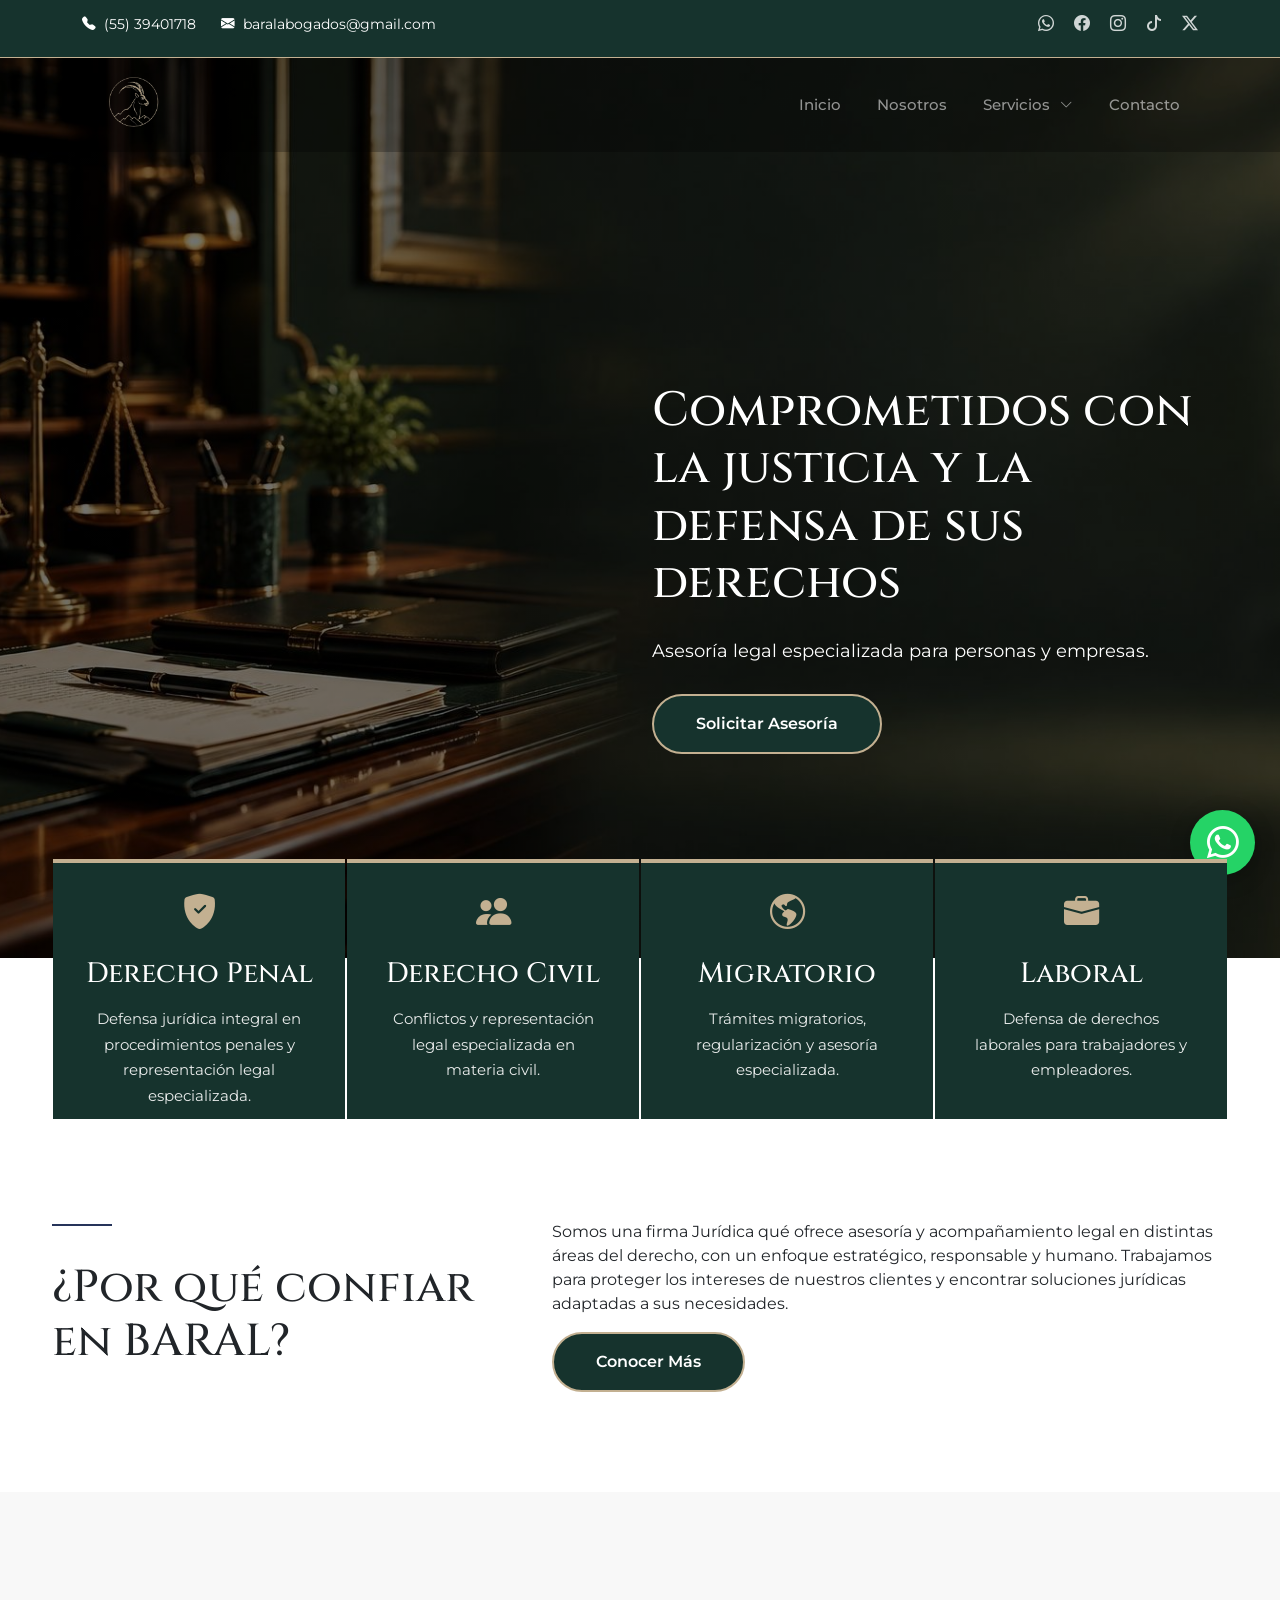
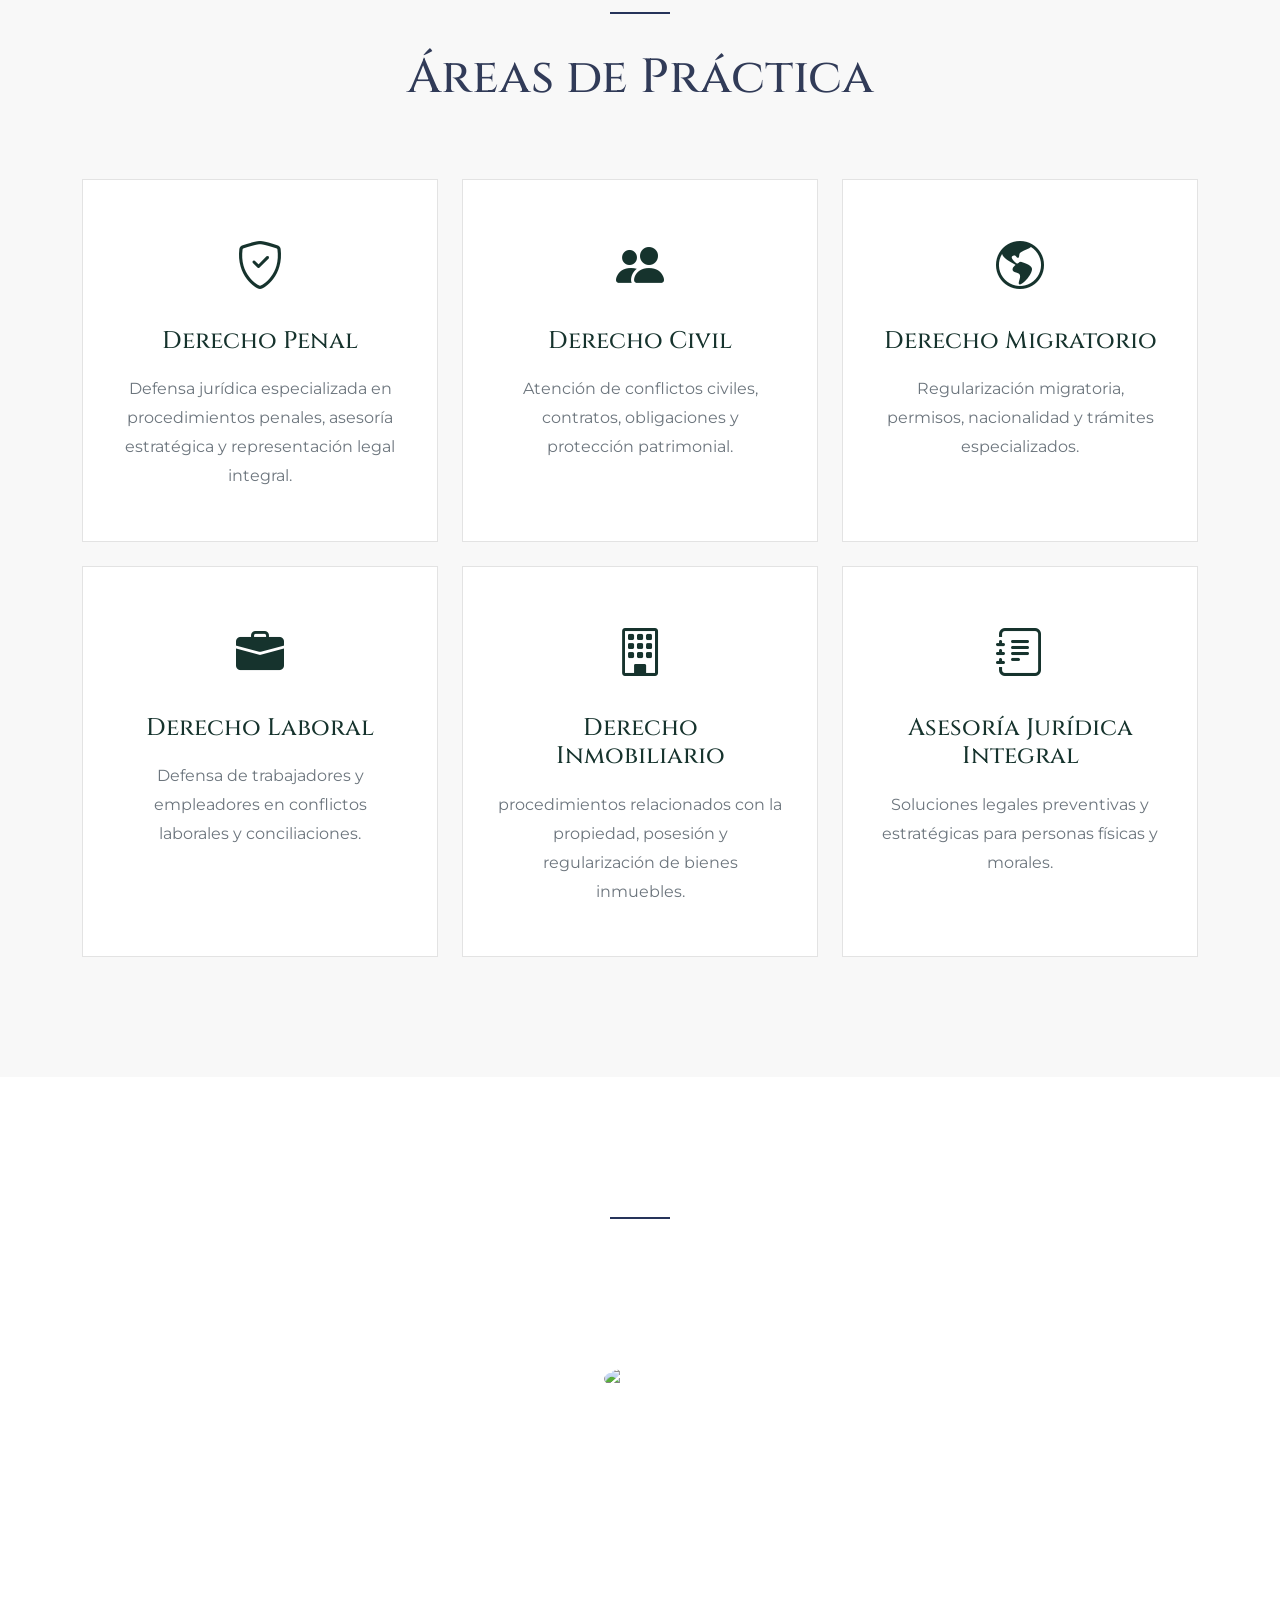
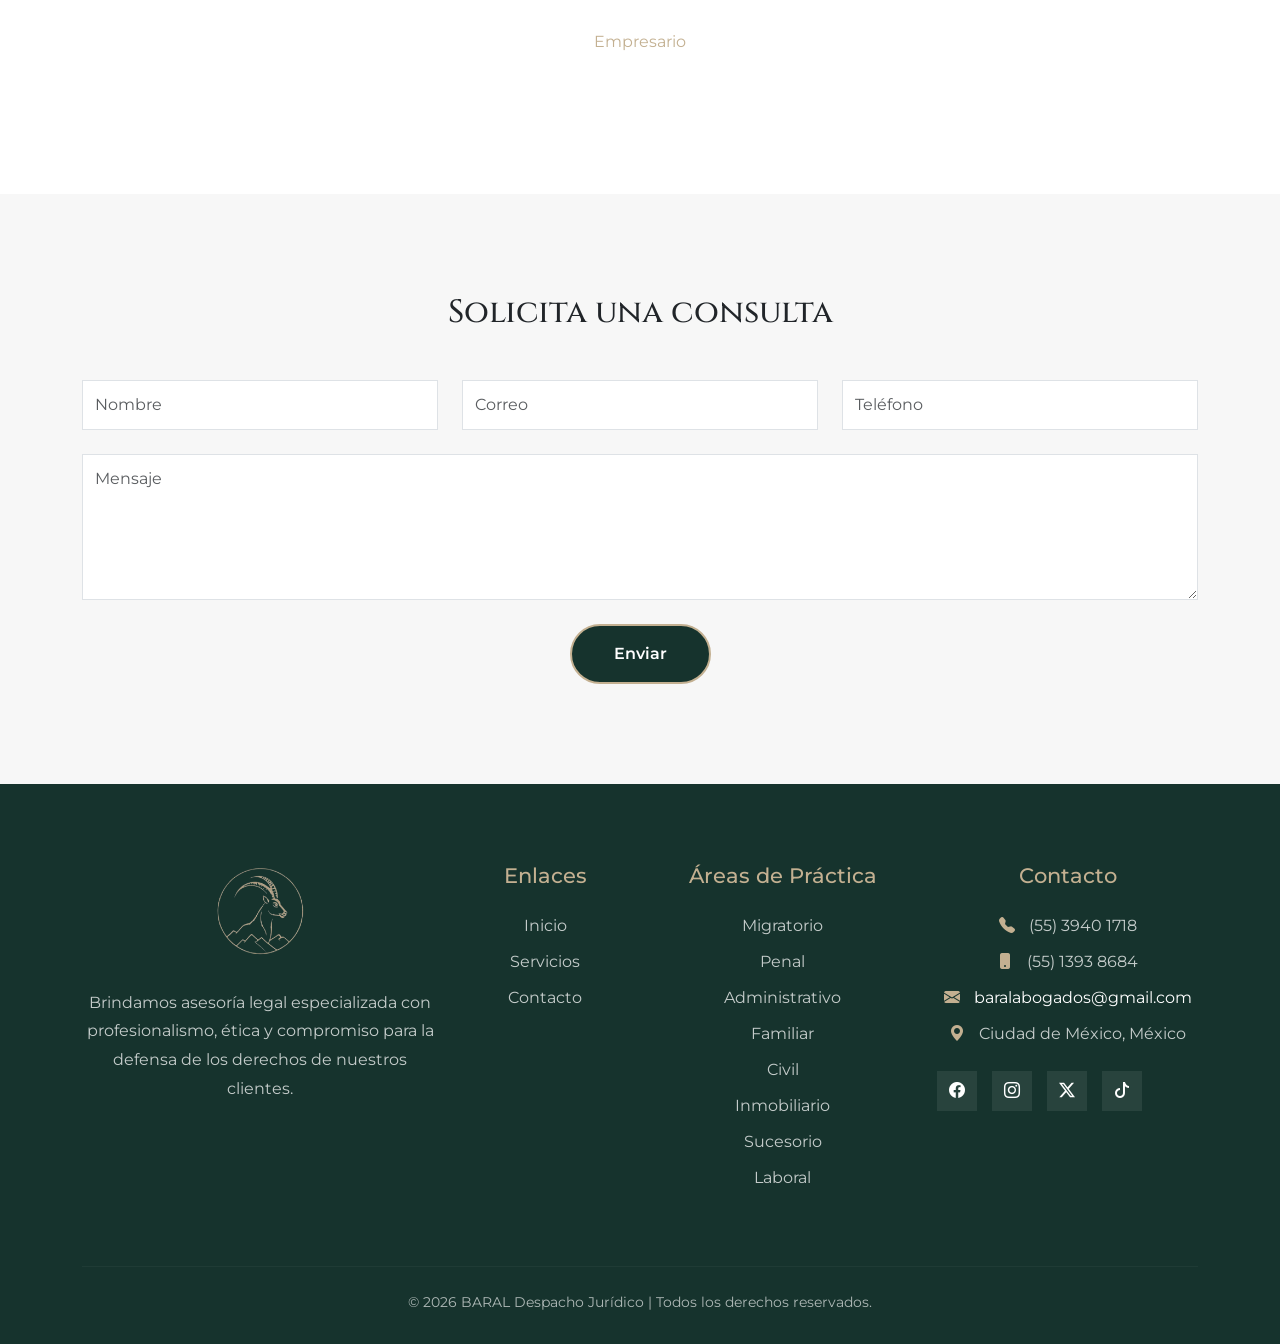
==== index.html @ 99ee4c1d "Add files via upload" ====
<!DOCTYPE html>

<html lang="es">

<head>

<meta charset="UTF-8">
<meta name="viewport" content="width=device-width, initial-scale=1.0">

<title>BARAL Despacho Jurídico.</title>

<link href="https://cdn.jsdelivr.net/npm/bootstrap@5.3.3/dist/css/bootstrap.min.css" rel="stylesheet">

<link rel="preconnect" href="https://fonts.googleapis.com">
<link rel="preconnect" href="https://fonts.gstatic.com" crossorigin>
<link href="https://fonts.googleapis.com/css2?family=Cinzel:wght@400;500;600;700&family=Montserrat:wght@300;400;500;600&display=swap" rel="stylesheet">
<link href="https://cdn.jsdelivr.net/npm/bootstrap-icons@1.11.3/font/bootstrap-icons.min.css" rel="stylesheet">

<link rel="stylesheet" href="css/styles.css">

</head>

<body>

<div class="topbar">

    <div class="container">

        <div class="topbar-content">

            <div class="topbar-left">

                <span>
                    <i class="bi bi-telephone-fill"></i>
                    (55) 39401718
                </span>

                <span>
                    <i class="bi bi-envelope-fill"></i>
                    <a href="mailto:baralabogados@gmail.com" class="topbar-email">
                    baralabogados@gmail.com
                    </a>
                </span>

                
            </div>

            <div class="topbar-right">

                <a href="https://wa.me/525610105592" target="_blank">
                    <i class="bi bi-whatsapp"></i>
                </a>

                <a href="https://www.facebook.com/baralabogados" target="_blank" rel="noopener noreferrer">
                    <i class="bi bi-facebook"></i>
                </a>

                <a href="https://www.instagram.com/baralabogados/" target="_blank" rel="noopener noreferrer">
                    <i class="bi bi-instagram"></i>
                </a>

                <a href="https://www.tiktok.com/@baral.abogados" target="_blank" rel="noopener noreferrer">
                    <i class="bi bi-tiktok"></i>

                 </a>

                <a href="#">
                    <i class="bi bi-twitter-x"></i>
                </a>

            </div>

        </div>

    </div>

</div>


<nav class="navbar navbar-expand-lg navbar-dark fixed-top">

<div class="container">

<a class="navbar-brand" href="#">
<img src="img/logosf.png" alt="BARAL" class="logo-nav">
</a>

<button class="navbar-toggler" type="button"
data-bs-toggle="collapse"
data-bs-target="#menu">

<span class="navbar-toggler-icon"></span>

</button>

<div class="collapse navbar-collapse" id="menu">

<ul class="navbar-nav ms-auto">

<li class="nav-item">
<a class="nav-link" href="index.html">Inicio</a>
</li>

<li class="nav-item">
<a class="nav-link" href="nosotros.html">Nosotros</a>
</li>

<li class="nav-item dropdown">

    <a class="nav-link dropdown-toggle"
       href="#"
       role="button"
       data-bs-toggle="dropdown"
       aria-expanded="false">

        Servicios
        <i class="bi bi-chevron-down menu-arrow"></i>

    </a>

    <ul class="dropdown-menu">
        <li><a class="dropdown-item" href="migratorio.html">Derecho Migratorio</a></li>
        <li><a class="dropdown-item" href="penal.html">Derecho Penal</a></li>
        <li><a class="dropdown-item" href="administrativo.html">Derecho Administrativo</a></li>
         <li><a class="dropdown-item" href="familiar.html">Derecho Familiar</a></li>
        <li><a class="dropdown-item" href="civil.html">Derecho Civil</a></li>       
        <li><a class="dropdown-item" href="inmobiliario.html">Derecho Inmobiliario</a></li>
        <li><a class="dropdown-item" href="sucesorio.html">Derecho Sucesorio</a></li>
        <li><a class="dropdown-item" href="laboral.html">Derecho Laboral</a></li>      
        <li><a class="dropdown-item" href="asesoria.html">Asesoría Jurídica Integral</a></li>

    </ul>

</li>

<li class="nav-item">
<a class="nav-link" href="#contacto">Contacto</a>
</li>

</ul>

</div>

</div>
</nav>


<section id="inicio" class="hero">

<div class="container">

<div class="row align-items-center">

<div class="col-lg-6"></div>

<div class="col-lg-6 hero-texto">

<h1>
Comprometidos con la justicia y la defensa de sus derechos
</h1>

<p>
Asesoría legal especializada para personas y empresas.
</p>

<a href="#contacto" class="btn btn-baral">
Solicitar Asesoría
</a>

</div>

</div>
</div>

</section>


<section class="servicios-flotantes" id="servicios">

<div class="container">

<div class="row gx-0">

<div class="col-md-3">
    <div class="card-servicio">

        <i class="bi bi-shield-fill-check servicio-icono"></i>

        <h3>Derecho Penal</h3>

        <p>
            Defensa jurídica integral en procedimientos penales y representación legal especializada.
        </p>

    </div>
</div>


<div class="col-md-3">
    <div class="card-servicio">

        <i class="bi bi-people-fill servicio-icono"></i>

        <h3>Derecho Civil</h3>

        <p>
            Conflictos y representación legal
            especializada en materia civil.
        </p>

    </div>
</div>

<div class="col-md-3">
    <div class="card-servicio">

        <i class="bi bi-globe-americas servicio-icono"></i>

        <h3>Migratorio</h3>

        <p>
            Trámites migratorios,
            regularización y asesoría especializada.
        </p>

    </div>
</div>

<div class="col-md-3">
    <div class="card-servicio">

        <i class="bi bi-briefcase-fill servicio-icono"></i>

        <h3>Laboral</h3>

        <p>
            Defensa de derechos laborales
            para trabajadores y empleadores.
        </p>

    </div>
</div>

</div>

</div>

</section>


<section id="nosotros" class="nosotros">

<div class="container">

<div class="row align-items-center">

<div class="col-lg-5">

<div class="section-line"></div>

<h2 class="why-title">
    ¿Por qué confiar en BARAL?
</h2>

</div>

<div class="col-lg-7">

<p>
Somos una firma Jurídica qué ofrece asesoría y acompañamiento legal en distintas áreas del derecho, con un enfoque estratégico, responsable y humano. 
Trabajamos para proteger los intereses de nuestros clientes y encontrar soluciones jurídicas adaptadas a sus necesidades.
</p>

<a href="#contacto" class="btn btn-baral">
Conocer Más
</a>

</div>

</div>

</div>

</section>

<section class="practice-area">

    <div class="container">

        <div class="section-line mx-auto"></div>

        <h2 class="text-center practice-title">
            Áreas de Práctica
        </h2>

        <div class="row mt-5 g-4">

            <div class="col-lg-4 col-md-6">
                <div class="practice-card">
                    <i class="bi bi-shield-check practice-icon"></i>

                    <h3>Derecho Penal</h3>

                    <p>
                        Defensa jurídica especializada en procedimientos penales,
                        asesoría estratégica y representación legal integral.
                    </p>
                </div>
            </div>

            <div class="col-lg-4 col-md-6">
                <div class="practice-card">
                    <i class="bi bi-people-fill practice-icon"></i>

                    <h3>Derecho Civil</h3>

                    <p>
                        Atención de conflictos civiles,
                        contratos, obligaciones y protección patrimonial.
                    </p>
                </div>
            </div>

            <div class="col-lg-4 col-md-6">
                <div class="practice-card">
                    <i class="bi bi-globe-americas practice-icon"></i>

                    <h3>Derecho Migratorio</h3>

                    <p>
                        Regularización migratoria,
                        permisos, nacionalidad y trámites especializados.
                    </p>
                </div>
            </div>

            <div class="col-lg-4 col-md-6">
                <div class="practice-card">
                    <i class="bi bi-briefcase-fill practice-icon"></i>

                    <h3>Derecho Laboral</h3>

                    <p>
                        Defensa de trabajadores y empleadores
                        en conflictos laborales y conciliaciones.
                    </p>
                </div>
            </div>

            <div class="col-lg-4 col-md-6">
                <div class="practice-card">
                    <i class="bi bi-building practice-icon"></i>

                    <h3>Derecho Inmobiliario</h3>

                    <p>
                        procedimientos relacionados con la propiedad, 
                        posesión y regularización de bienes inmuebles.
                    </p>
                </div>
            </div>

            <div class="col-lg-4 col-md-6">
                <div class="practice-card">
                    <i class="bi bi-journal-text practice-icon"></i>

                    <h3>Asesoría Jurídica Integral</h3>

                    <p>
                        Soluciones legales preventivas y estratégicas
                        para personas físicas y morales.
                    </p>
                </div>
            </div>

        </div>

    </div>

</section>

<section class="testimonios">

    <div class="overlay-testimonio">

        <div class="container text-center">

            <div class="section-line mx-auto"></div>

            <h2 class="testimonio-titulo">
                Lo que dicen nuestros clientes
            </h2>

            <div class="testimonial-content">

                <img src="https://randomuser.me/api/portraits/men/32.jpg"
                     class="testimonial-avatar"
                     alt="Cliente">

                <p class="testimonial-text">
                    BARAL nos brindó acompañamiento jurídico durante todo el proceso.
                    Siempre encontramos profesionalismo, transparencia y una atención
                    personalizada que nos permitió resolver nuestro asunto favorablemente.
                </p>

                <h4 class="testimonial-name">
                    Cliente Satisfecho
                </h4>

                <span class="testimonial-position">
                    Empresario
                </span>

            </div>

        </div>

    </div>

</section>

<section class="contacto" id="contacto">

<div class="container">

<h2 class="text-center">
Solicita una consulta
</h2>

<form class="mt-5">

<div class="row">

<div class="col-md-4">
<input type="text" class="form-control" placeholder="Nombre">
</div>

<div class="col-md-4">
<input type="email" class="form-control" placeholder="Correo">
</div>

<div class="col-md-4">
<input type="text" class="form-control" placeholder="Teléfono">
</div>

</div>

<textarea class="form-control mt-4" rows="5"
placeholder="Mensaje"></textarea>

<div class="text-center">

<button class="btn btn-baral mt-4">
Enviar
</button>

</div>

</form>

</div>

</section>



<footer class="footer">

    <div class="container">

        <div class="row">

            <!-- Columna 1 -->
            <div class="col-lg-4 col-md-6 mb-4">

                <img src="img/logosf.png" alt="BARAL" class="footer-logo">

                <p class="footer-text">
                    Brindamos asesoría legal especializada con profesionalismo,
                    ética y compromiso para la defensa de los derechos de nuestros clientes.
                </p>

            </div>

            <!-- Columna 2 -->
            <div class="col-lg-2 col-md-6 mb-4">

                <h4 class="footer-title">
                    Enlaces
                </h4>

                <ul class="footer-links">
                    <li><a href="#inicio">Inicio</a></li>                  
                    <li><a href="#servicios">Servicios</a></li>
                    <li><a href="#contacto">Contacto</a></li>
                </ul>

            </div>

            <!-- Columna 3 -->
            <div class="col-lg-3 col-md-6 mb-4">

                <h4 class="footer-title">
                    Áreas de Práctica
                </h4>

                <ul class="footer-links">
                    <li>Migratorio</li>
                    <li>Penal</li>
                    <li>Administrativo</li>
                    <li>Familiar</li>
                    <li>Civil</li>
                    <li>Inmobiliario</li>
                    <li>Sucesorio</li>
                    <li>Laboral</li>
                </ul>

            </div>

            <!-- Columna 4 -->
            <div class="col-lg-3 col-md-6 mb-4">

                <h4 class="footer-title">
                    Contacto
                </h4>

                <ul class="footer-contact">

                    <li>
                        <i class="bi bi-telephone-fill"></i>
                        (55) 3940 1718
                    </li>

                    <li>
                        <i class="bi bi-phone-fill"></i>
                        (55) 1393 8684
                    </li>

                    <li>
                        <i class="bi bi-envelope-fill"></i>
                         <a href="mailto:baralabogados@gmail.com" class="topbar-email">
                    baralabogados@gmail.com
                    </a>
                    </li>

                    <li>
                        <i class="bi bi-geo-alt-fill"></i>
                        Ciudad de México, México
                    </li>

                </ul>

                <div class="footer-social">

                    <a href="https://www.facebook.com/baralabogados" target="_blank" rel="noopener noreferrer">
                        <i class="bi bi-facebook"></i>
                    </a>

                    <a href="https://www.instagram.com/baralabogados/" target="_blank" rel="noopener noreferrer">
                        <i class="bi bi-instagram"></i>
                    </a>

   
                    <a href="#">
                        <i class="bi bi-twitter-x"></i>
                    </a>

                     <a href="https://www.tiktok.com/@baral.abogados" target="_blank" rel="noopener noreferrer">
                        <i class="bi bi-tiktok"></i>

                    </a>

                </div>

            </div>

        </div>

        <hr class="footer-divider">

        <div class="footer-bottom">

            © 2026 BARAL Despacho Jurídico | Todos los derechos reservados.

        </div>

    </div>

</footer>


<script src="https://cdn.jsdelivr.net/npm/bootstrap@5.3.3/dist/js/bootstrap.bundle.min.js"></script>

<script src="js/script.js"></script>

<div class="whatsapp-container">

    <span class="whatsapp-text">
        Contáctanos
    </span>

    <a href="https://wa.me/525610105592?text=Hola,%20me%20gustaría%20recibir%20asesoría%20jurídica."
       class="whatsapp-float"
       target="_blank">

       <i class="bi bi-whatsapp"></i>

    </a>

</div>

</body>
</html>
---- css/styles.css ----
:root{
    --verde:#16332D;
    --verde2:#102923;
    --dorado:#C3B091;
    --marfil:#F4F1EA;
    --azul:#2b4270;
    --azul-hover:#31487a;
}

/* =========================
   GENERALES
========================= */

body{
    font-family:'Montserrat',sans-serif;
    margin:0;
    padding:0;
}

h1,h2,h3{
    font-family:'Cinzel',serif;
}

/* =========================
   TOP BAR
========================= */

.topbar{
    background:#16332D;
    color:white;
    font-size:.85rem;
    padding:12px 0;
    height:58px;
    border-bottom:1px solid #C3B091;
}

.topbar-right a:hover{
    color:#C3B091;
}

.topbar-content{
    display:flex;
    justify-content:space-between;
    align-items:center;
}

.topbar-left{
    display:flex;
    align-items:center;
    gap:25px;
}

.topbar-left span{
    display:flex;
    align-items:center;
    gap:8px;
}

.topbar-right{
    display:flex;
    align-items:center;
    gap:20px;
}

.topbar-right a{
    color:rgba(255,255,255,.8);
    text-decoration:none;
    transition:.3s;
    font-size:1rem;
}

.topbar-right a:hover{
    color:var(--dorado);
}

/* =========================
   NAVBAR
========================= */

.navbar{
    background:rgba(0,0,0,.25);

    transition:.35s;

    padding-top:12px;
    padding-bottom:12px;

    top:50px;
    transition:all .35s ease;
}

.logo-nav{
    height:60px;
    transition:.3s;
}

.navbar{
    
    margin-top:0px;
  
}

.navbar-scroll{
    background:#102923 !important;
    box-shadow:0 3px 15px rgba(0,0,0,.20);
}

.nav-link{
    position:relative;
    padding-left:18px !important;
    padding-right:18px !important;
    font-size:1rem;
}

.nav-link:hover{
    color:var(--dorado) !important;
}

.nav-link::after{
    content:'';
    position:absolute;
    left:18px;
    right:18px;
    bottom:-6px;
    height:2px;
    background:var(--dorado);
    transform:scaleX(0);
    transition:.3s;
}

.nav-link:hover::after{
    transform:scaleX(1);
}

/* =========================
   HERO
========================= */

.hero{
    min-height:100vh;

    background:
    linear-gradient(
        rgba(0,0,0,.55),
        rgba(0,0,0,.55)
    ),
    url('../img/hero.jpg');

    background-size:cover;
    background-position:center center;
    background-repeat:no-repeat;

    display:flex;
    align-items:center;
    padding-top:120px;
}

.hero-texto{
    color:white;
}

.hero-texto h1{
    font-size:3rem;
    line-height:1.2;
    margin-bottom:25px;
}

.hero-texto p{
    font-size:1.15rem;
    margin-bottom:30px;
}

.btn-baral{

    background:#16332D;

    color:white;

    border:2px solid #C3B091;

    padding:16px 42px;

    border-radius:999px;

    font-weight:600;

    transition:.3s;
}

.btn-baral:hover{

    background:#C3B091;

    color:#16332D;
}

.btn-baral:hover{

    background:#102923;

    color:white;
}

.btn-baral:hover{
    background:white;
    color:#102923;
}

/* =========================
   SERVICIOS
========================= */

.servicios-flotantes{
    position:relative;
    z-index:20;
    margin-top:-100px;
}

.servicios-flotantes .container{
    max-width:1200px;
}

.col-md-3{
    padding:1px;
}

.card-servicio{

    background:#16332D;

    border-top:4px solid #C3B091;

    color:white;

    height:260px;

    padding:35px 20px;

    display:flex;

    flex-direction:column;

    justify-content:center;

    text-align:center;

    transition:.3s ease;
}

.card-servicio:hover{

    background:#102923;

    transform:translateY(-5px);
}

.card-servicio:hover{
    background:var(--azul-hover);
    transform:translateY(-5px);
}

.servicio-icono{

    font-size:2.2rem;

    margin-bottom:18px;

    color:#C3B091;
}


.card-servicio h3{

    color:white;

    margin-bottom:15px;
}

.card-servicio p{
    max-width:220px;
    min-height:90px;
    margin:0 auto;

    font-size:.95rem;
    line-height:1.7;

    color:rgba(255,255,255,.9);
}

/* =========================
   NOSOTROS
========================= */

.nosotros{
    padding:100px 0;
    background:#ffffff;
}

.nosotros h2{
    font-size:2.8rem;
    margin-bottom:20px;
}

.nosotros .container{

max-width:1200px;

}
/* =========================
   CONTACTO
========================= */

.contacto{
    padding:100px 0;
    background:#f7f7f7;
}

.contacto .form-control{
    border-radius:0;
    padding:12px;
}

/* =========================
   FOOTER
========================= */

.footer{
    background:#1f2d4f;
    color:white;
    text-align:center;
    padding:60px 0;
}

.logo-footer{
    max-width:220px;
    margin-bottom:25px;
}

.section-line{
    width:60px;
    height:2px;
    background:#26345A;
    margin-bottom:35px;
}

/* =========================
   RESPONSIVE
========================= */

@media(max-width:991px){

    .topbar-content{
        flex-direction:column;
        gap:12px;
    }

    .topbar-left{
        flex-wrap:wrap;
        justify-content:center;
    }

    .topbar-right{
        justify-content:center;
    }

    .logo-nav{
        height:65px;
    }

    .hero-texto{
        text-align:center;
        padding-top:120px;
    }

    .hero-texto h1{
        font-size:2.1rem;
    }

    .servicios-flotantes{
        margin-top:0;
    }

}

@media(max-width:768px){

    .topbar-left{
        flex-direction:column;
        gap:8px;
    }

    .hero-texto h1{
        font-size:2.1rem;
    }

    .card-servicio{
        height:auto;
        min-height:240px;
    }

}

/* =========================
   PRACTICE AREA
========================= */

.practice-area{
    padding:120px 0;
    background:#f8f8f8;
}

.practice-title{
    font-size:3rem;
    color:#313b58;
    margin-bottom:30px;
}

.practice-card{
    background:#ffffff;
    border:1px solid #e3e3e3;

    padding:50px 35px;

    text-align:center;

    height:100%;

    transition:.35s;
}

.practice-card:hover{
    transform:translateY(-8px);

    border-color:#C3B091;

    box-shadow:0 15px 30px rgba(0,0,0,.08);
}

.practice-icon{
    font-size:3rem;

    color:#16332D;

    margin-bottom:25px;

    display:block;
}

.practice-card h3{
    font-size:1.5rem;

    margin-bottom:20px;

    color:#16332D;
}

.practice-card p{
    color:#6c757d;

    line-height:1.8;

    margin:0;
}

/* =========================
   TESTIMONIOS
========================= */

.testimonios{

    background:
    linear-gradient(
        rgba(0,0,0,.70),
        rgba(0,0,0,.70)
    ),
    url('../img/hero2.jpg');

    background-size:cover;
    background-position:center;

    background-attachment:fixed;

    color:white;
}

.overlay-testimonio{
    padding:140px 0;
}

.testimonio-titulo{
    font-size:3rem;
    margin-bottom:50px;
}

.testimonial-content{
    max-width:850px;
    margin:auto;
}

.testimonial-avatar{
    width:120px;
    height:120px;

    border-radius:50%;

    object-fit:cover;

    border:5px solid rgba(255,255,255,.2);

    margin-bottom:35px;
}

.testimonial-text{
    font-size:1.2rem;
    line-height:2;

    color:rgba(255,255,255,.85);

    margin-bottom:35px;
}

.testimonial-name{
    font-size:2rem;
    margin-bottom:10px;
}

.testimonial-position{
    color:var(--dorado);
    font-size:1rem;
}

/* =========================
   FOOTER NUEVO
========================= */

.footer{
    background:#16332D;
    color:white;
    padding:80px 0 30px;
}

.footer-logo{
    max-width:180px;
    margin-bottom:20px;
}

.footer-text{
    line-height:1.8;
    color:rgba(255,255,255,.75);
}

.footer-title{
    margin-bottom:25px;
    color:#C3B091;
    font-size:1.3rem;
}

.footer-links,
.footer-contact{
    list-style:none;
    padding:0;
    margin:0;
}

.footer-links li,
.footer-contact li{
    margin-bottom:12px;
    color:rgba(255,255,255,.75);
}

.footer-links a{
    color:rgba(255,255,255,.75);
    text-decoration:none;
    transition:.3s;
}

.footer-links a:hover{
    color:#C3B091;
}

.footer-contact i{
    color:#C3B091;
    margin-right:10px;
}

.footer-social{
    margin-top:25px;
    display:flex;
    gap:15px;
}

.footer-social a{
    width:40px;
    height:40px;

    display:flex;
    align-items:center;
    justify-content:center;

    background:rgba(255,255,255,.08);

    color:white;
    text-decoration:none;

    transition:.3s;
}

.footer-social a:hover{
    background:#C3B091;
    color:#102923;
}

.footer-divider{
    border-color:rgba(255,255,255,.15);
    margin-top:40px;
    margin-bottom:25px;
}

.footer-bottom{
    text-align:center;
    color:rgba(255,255,255,.65);
    font-size:.9rem;
}

.internal-hero{
    background:
    linear-gradient(
        rgba(0,0,0,.65),
        rgba(0,0,0,.65)
    ),
    url('../img/hero2.jpg');

    background-size:cover;
    background-position:center;

    color:white;

    padding:220px 0 140px;
}

.internal-hero h1{
    font-size:4rem;
    margin-bottom:20px;
}

.internal-hero p{
    font-size:1.2rem;
}

.about-section{
    padding:120px 0;
}

.section-title{
    color:#16332D;
    font-size:3rem;
}

.about-section p{
    line-height:2;
    color:#666;
}

.values-section{
    background:#f8f8f8;
    padding:120px 0;
}

.value-card{
    background:white;
    padding:40px 25px;
    text-align:center;
    height:100%;
    border-top:4px solid #C3B091;

    transition:.3s;
}

.value-card:hover{
    transform:translateY(-5px);
}

.cta-section{
    background:#1f5248;
    color:white;
    padding:120px 0;
}
.navbar-interna{
    background:#102923 !important;
    box-shadow:0 4px 15px rgba(0,0,0,.20);
}

/* DROPDOWN SERVICIOS */



/* Girar flecha al abrir */



/* DROPDOWN SERVICIOS */

.dropdown-menu{
    border:none;
    border-radius:0;
    background:#16332D;
    min-width:220px;
    padding:10px 0;
    margin-top:0;
}

.dropdown-item{
    color:#F4F1EA;
    padding:12px 20px;
    transition:.3s;
}

.dropdown-item:hover{
    background:#BCA98A;
    color:#16332D;
}

.dropdown-toggle::after{
    margin-left:8px;
    vertical-align:middle;
    
}



@media(min-width:992px){

    .dropdown:hover .dropdown-menu{
        display:block;
    }

}

/* Enlace principal */

.navbar .nav-link{
    font-size:15px;
    font-weight:500;
}

/*
.dropdown-toggle::after{
    display:none;
}
*/

/* ====================================
   FLECHA MENU SERVICIOS
==================================== */

.dropdown-toggle::after{
    display:none !important;
}

.menu-arrow{
    font-size:.8rem;
    margin-left:6px;
    transition:transform .3s ease;
}

.nav-item.dropdown:hover .menu-arrow{
    transform:rotate(180deg);
}

/* móvil */

.dropdown-toggle[aria-expanded="true"] .menu-arrow{
    transform:rotate(180deg);
}

/* =========================
   NUESTRO EQUIPO
========================= */

.team-section{
    padding:120px 0;
    background:#ffffff;
}

.team-text{
    max-width:800px;
    margin:20px auto 0;
    color:#777;
    line-height:1.8;
}

.team-card{
    overflow:hidden;
    background:#fff;
    transition:.35s;
}

.team-card:hover{
    transform:translateY(-6px);
}

.team-img{
    width:100%;
    height:520px;
    object-fit:cover;
    display:block;
}

.team-info{
    text-align:center;
    padding:25px 15px;
}

.team-info h4{
    color:#16332D;
    margin-bottom:8px;
}

.team-info span{
    color:#C3B091;
    font-weight:600;
}

/* =========================
   NUESTRA METODOLOGÍA
========================= */

.metodologia-section{

    background:
    linear-gradient(
        rgba(0,0,0,.45),
        rgba(0,0,0,.45)
    ),
    url('../img/estrategia.jpg');

    background-size:cover;
    background-position:center;
    background-attachment:fixed;

    color:white;
}

.metodologia-overlay{
    padding:130px 0;
}

.metodologia-title{
    font-family:'Cinzel', serif;
    font-size:3.2rem;
    color:white;
    margin-bottom:25px;
}

.metodologia-text{

    max-width:900px;

    margin:0 auto 70px;

    color:rgba(255,255,255,.90);

    line-height:1.9;
}

.metodo-numero{

    font-family:'Cinzel', serif;

    font-size:4.5rem;

    font-weight:700;

    color:#C3B091;

    margin-bottom:15px;
}

.metodologia-section h3{

    color:white;

    margin-bottom:20px;

    font-size:1.7rem;
}

.metodologia-section p{

    color:rgba(255,255,255,.85);

    line-height:1.9;
}

/* =========================
   MIGRACIÓN
========================= */

.migracion-servicios{
    padding:120px 0;
}

.migracion-card{
    background:#fff;
    padding:40px 30px;

    text-align:center;

    border-top:4px solid #C3B091;

    box-shadow:0 10px 25px rgba(0,0,0,.06);

    height:100%;

    transition:.3s;
}

.migracion-card:hover{
    transform:translateY(-5px);
}

.migracion-card i{
    font-size:3rem;
    color:#16332D;

    margin-bottom:20px;
}

/* DEPENDENCIAS */

.dependencias{
    background:#f8f8f8;
    padding:120px 0;
}

.dependencia-card{

    background:#fff;

    padding:35px 25px;

    height:100%;

    box-shadow:0 10px 20px rgba(0,0,0,.05);

    transition:.3s;
}

.dependencia-card:hover{
    transform:translateY(-5px);
}

.dependencia-card img{

    max-height:90px;

    max-width:100%;

    object-fit:contain;

    margin-bottom:20px;
}

.dependencia-card h5{
    color:#16332D;
}

/* =========================
   SERVICIOS PENALES
========================= */

.penal-servicios{
    padding:120px 0;
    background:#f8f8f8;
}

.servicio-card{

    background:white;

    padding:40px 30px;

    height:100%;

    text-align:center;

    border-top:4px solid #C3B091;

    box-shadow:0 10px 25px rgba(0,0,0,.05);

    transition:.3s;
}

.servicio-card:hover{

    transform:translateY(-6px);

    box-shadow:0 20px 40px rgba(0,0,0,.10);
}

.servicio-card i{

    font-size:3rem;

    color:#16332D;

    margin-bottom:20px;

    display:block;
}

.servicio-card h3{

    color:#16332D;

    margin-bottom:20px;
}

.servicio-card p{

    color:#666;

    line-height:1.8;
}



/* =========================
   HERO PAGINAS INTERNAS
========================= */

.internal-hero{

    background:
    linear-gradient(
        rgba(0,0,0,.55),
        rgba(0,0,0,.55)
    ),
    url('../img/fondo1.jpg');

    background-size:cover;
    background-position:center;

    color:white;

    padding:220px 0 140px;
}

.internal-hero h1{

    font-size:4rem;
    max-width:1200px;
    margin-bottom:20px;
    color:white;
}

.internal-hero p{

    max-width:1000px;

    font-size:1.2rem;

    line-height:1.8;

    color:rgba(255,255,255,.90);
}

.internal-hero .container{
    max-width:1400px;
}

/* =========================
   WHATSAPP FLOTANTE
========================= */

.whatsapp-float{

    position:fixed;

    width:65px;
    height:65px;

    bottom:25px;
    right:25px;

    background:#25D366;

    color:white;

    border-radius:50%;

    display:flex;
    justify-content:center;
    align-items:center;

    font-size:2rem;

    text-decoration:none;

    z-index:9999;

    box-shadow:0 5px 20px rgba(0,0,0,.25);

    transition:.3s;
}

.whatsapp-float:hover{

    color:white;

    transform:scale(1.1);

    box-shadow:0 8px 25px rgba(0,0,0,.35);
}


.whatsapp-text{

    position:absolute;

    bottom:90px; /* arriba del botón */

    left:50%;

    transform:translateX(-95%);

    background:#16332D;

    color:white;

    padding:8px 15px;

    border-radius:8px;

    white-space:nowrap;

    opacity:0;

    visibility:hidden;

    transition:.3s;
}

.whatsapp-container:hover .whatsapp-text{

    opacity:1;

    visibility:visible;

}


.whatsapp-container{
    position:fixed;
    right:20px;
    bottom:20px;
}

.whatsapp-message{
    position:absolute;
    bottom:75px;
    right:0;

    background:white;
    padding:10px 15px;

    border-radius:10px;

    box-shadow:0 5px 15px rgba(0,0,0,.15);
}

.topbar-email{

    color:white;

    text-decoration:none;

    transition:.3s;
}

.topbar-email:hover{

    color:var(--dorado);

}

/* =========================
   HERO RESPONSIVE
========================= */

@media (max-width: 768px){

    .internal-hero{

        padding:160px 0 90px;

        text-align:center;
    }

    .internal-hero h1{

        font-size:2.2rem;

        line-height:1.2;

        margin-bottom:20px;
    }

    .internal-hero p{

        font-size:1rem;

        max-width:100%;
    }

}

@media (max-width: 768px){

    .metodologia-title{
        font-size:2.2rem;
        line-height:1.2;
    }

}
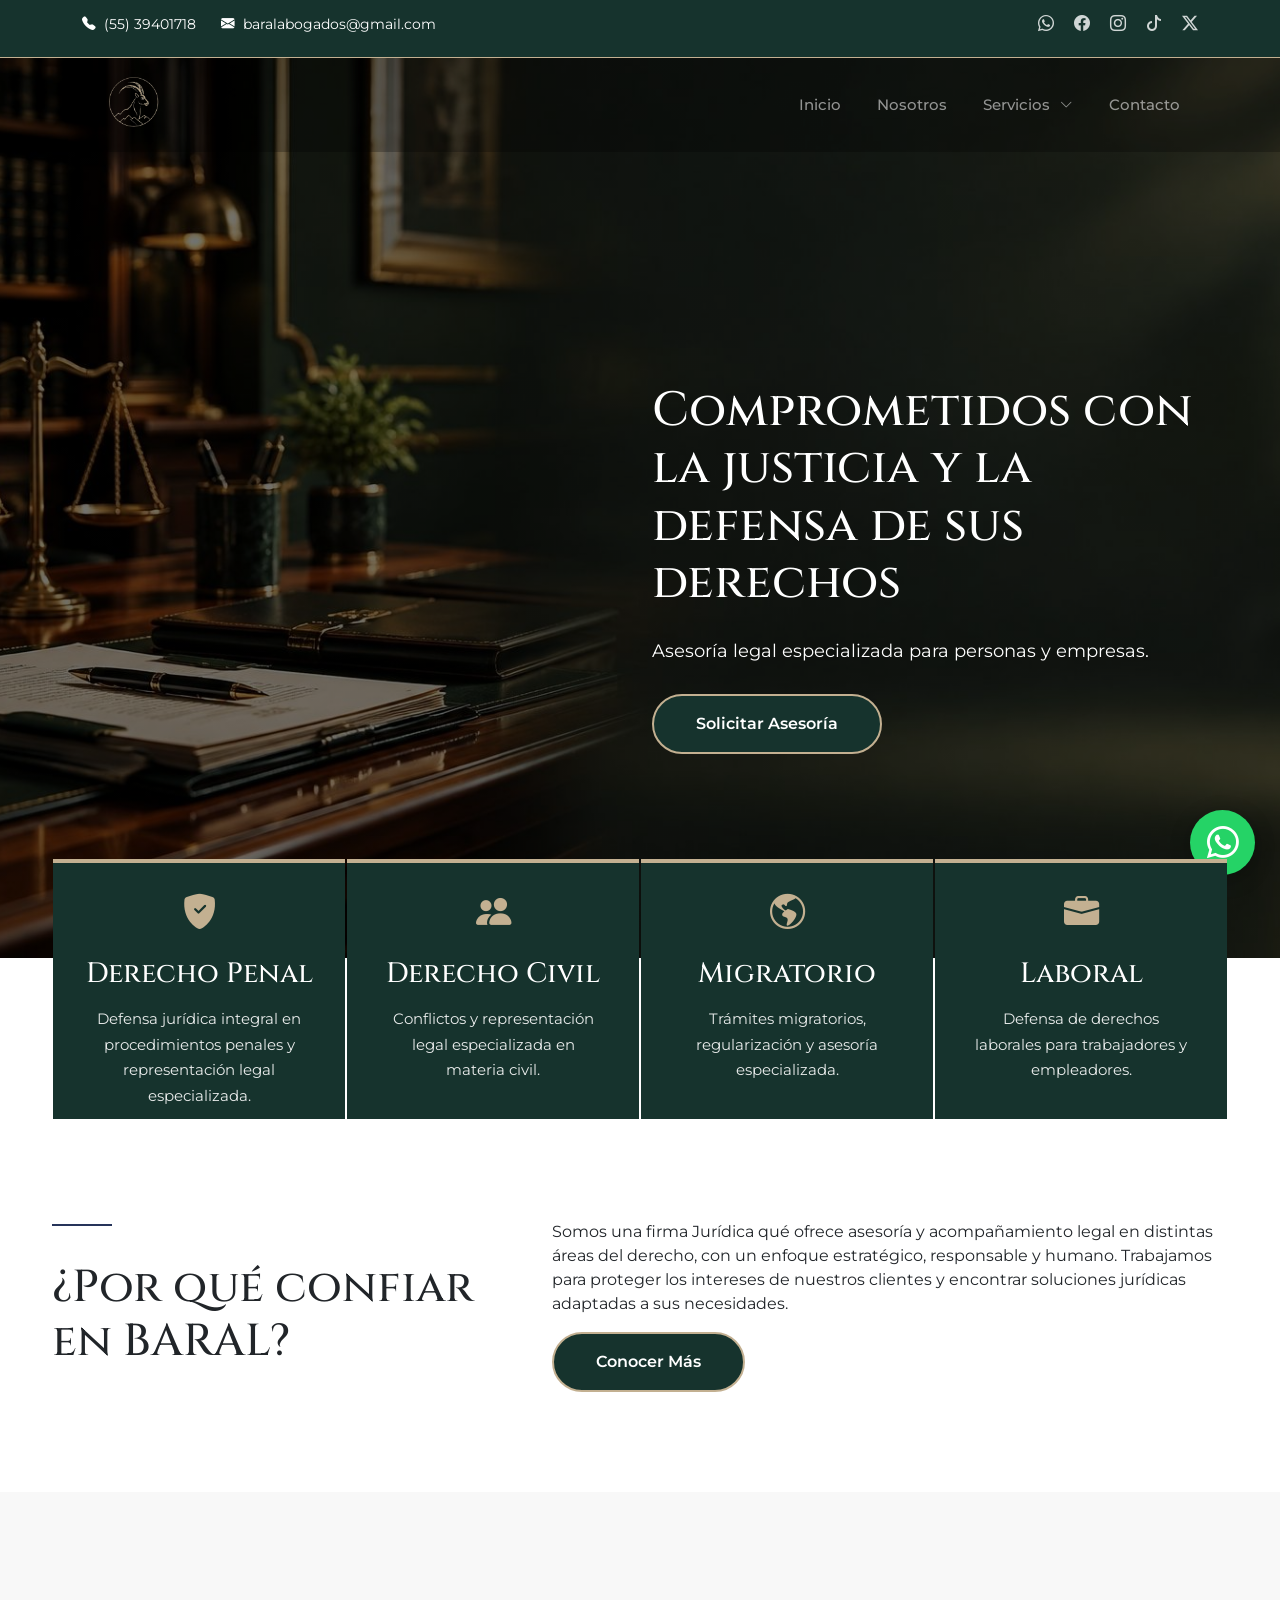
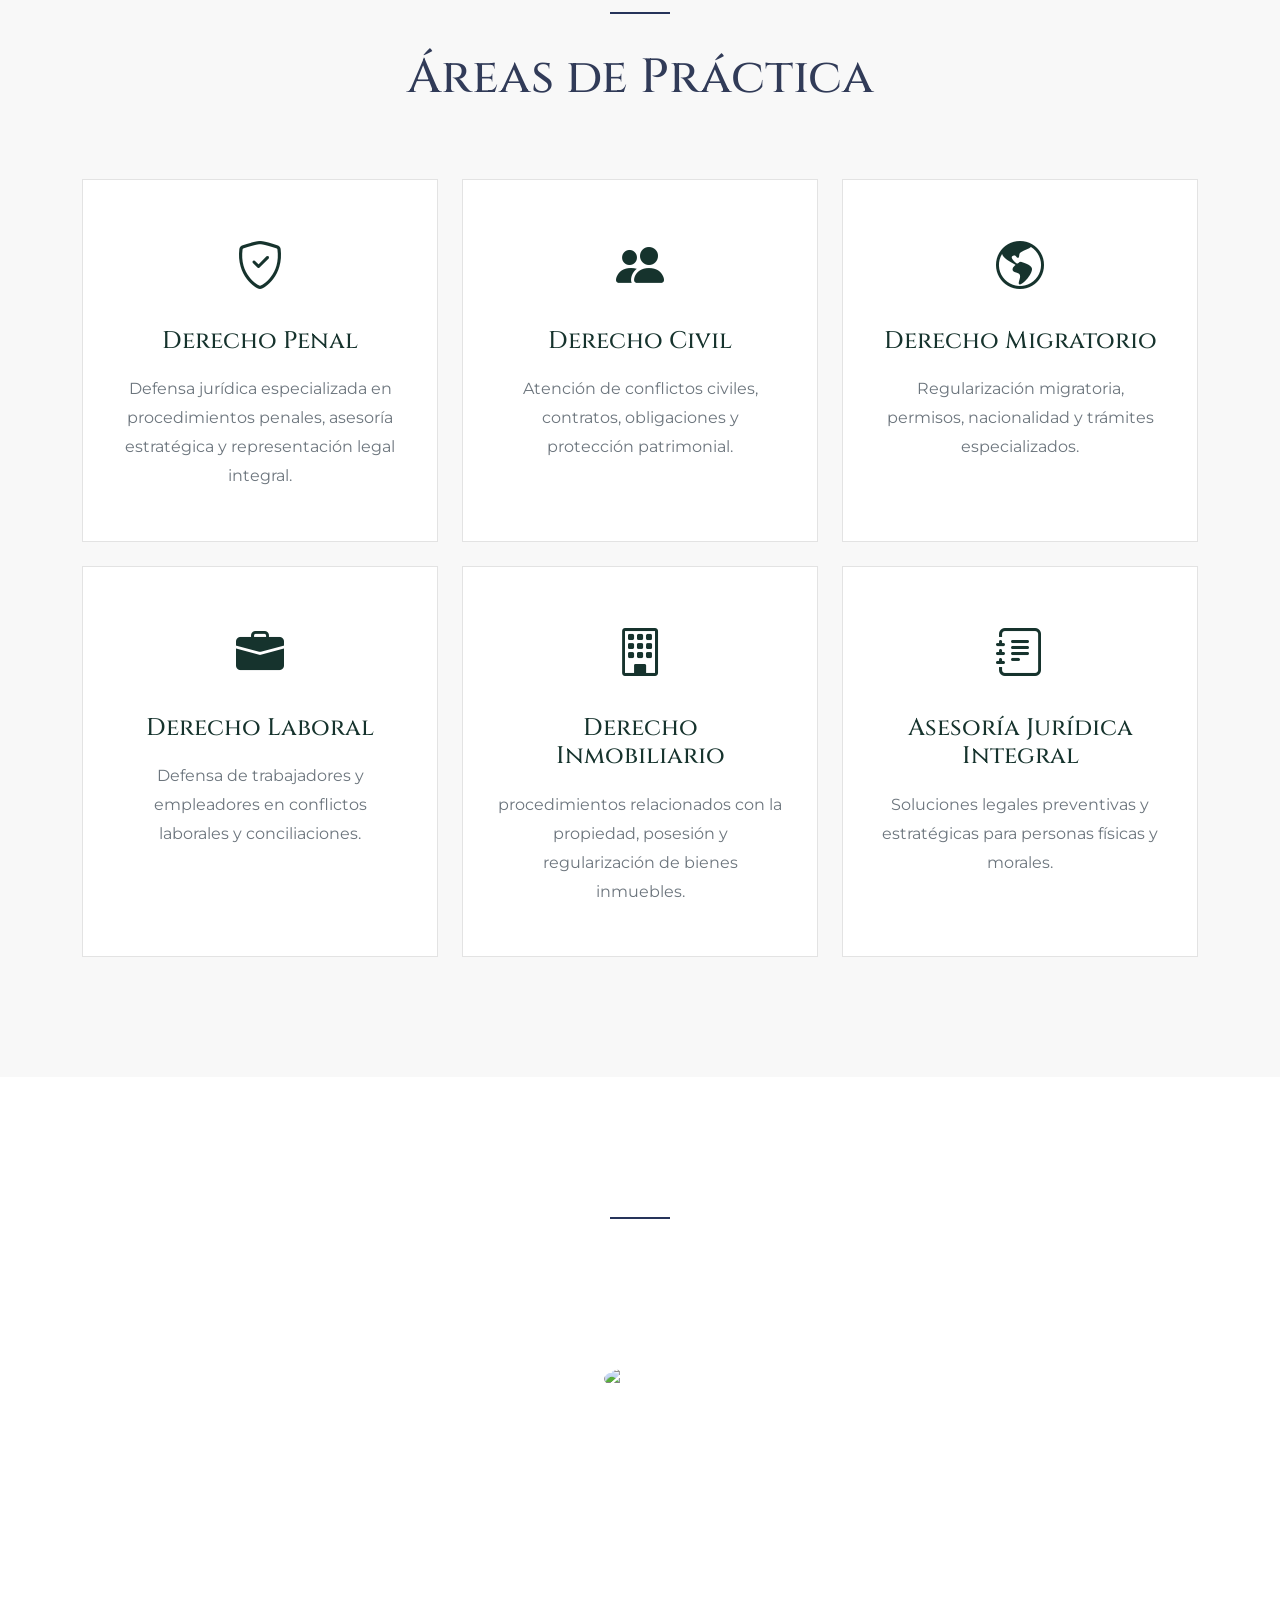
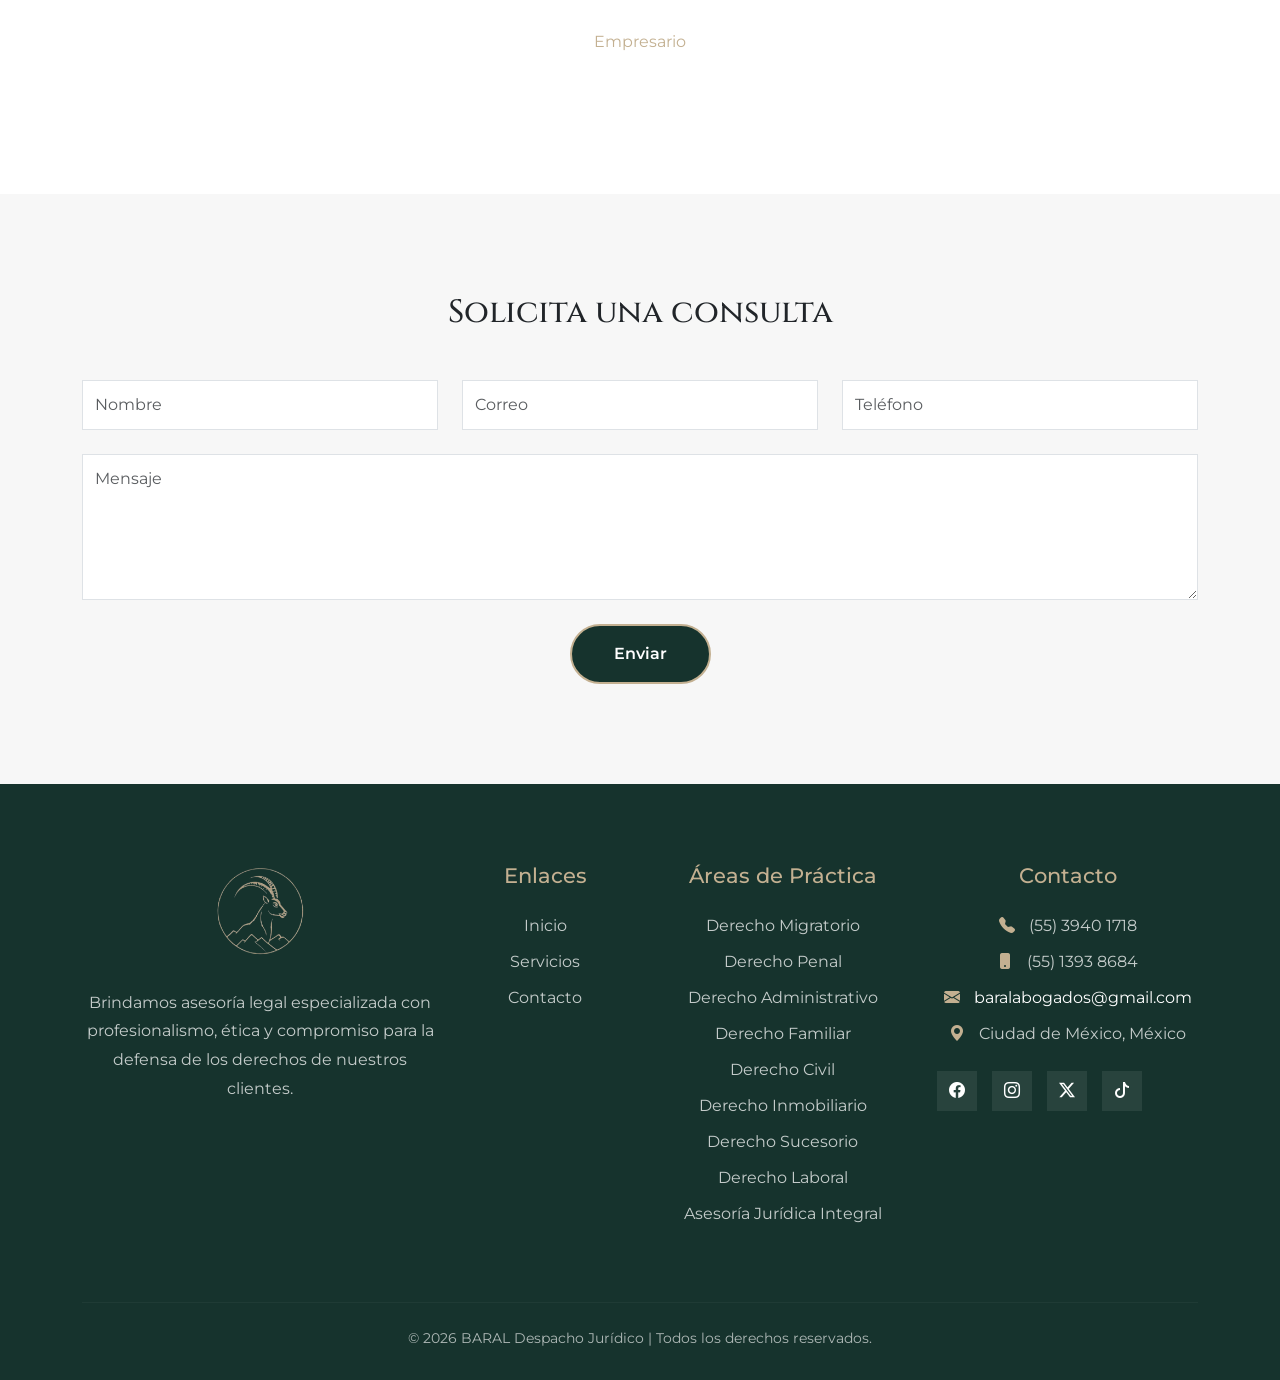
==== commit aa8dbe33: "Add files via upload" ====
--- a/index.html
+++ b/index.html
@@ -505,14 +505,15 @@
                 </h4>
 
                 <ul class="footer-links">
-                    <li>Migratorio</li>
-                    <li>Penal</li>
-                    <li>Administrativo</li>
-                    <li>Familiar</li>
-                    <li>Civil</li>
-                    <li>Inmobiliario</li>
-                    <li>Sucesorio</li>
-                    <li>Laboral</li>
+                    <li><a  href="migratorio.html">Derecho Migratorio</a></li>
+                    <li><a  href="penal.html">Derecho Penal</a></li>
+                    <li><a  href="administrativo.html">Derecho Administrativo</a></li>
+                    <li><a  href="familiar.html">Derecho Familiar</a></li>
+                    <li><a  href="civil.html">Derecho Civil</a></li>       
+                    <li><a  href="inmobiliario.html">Derecho Inmobiliario</a></li>
+                    <li><a  href="sucesorio.html">Derecho Sucesorio</a></li>
+                    <li><a  href="laboral.html">Derecho Laboral</a></li>      
+                    <li><a  href="asesoria.html">Asesoría Jurídica Integral</a></li>
                 </ul>
 
             </div>
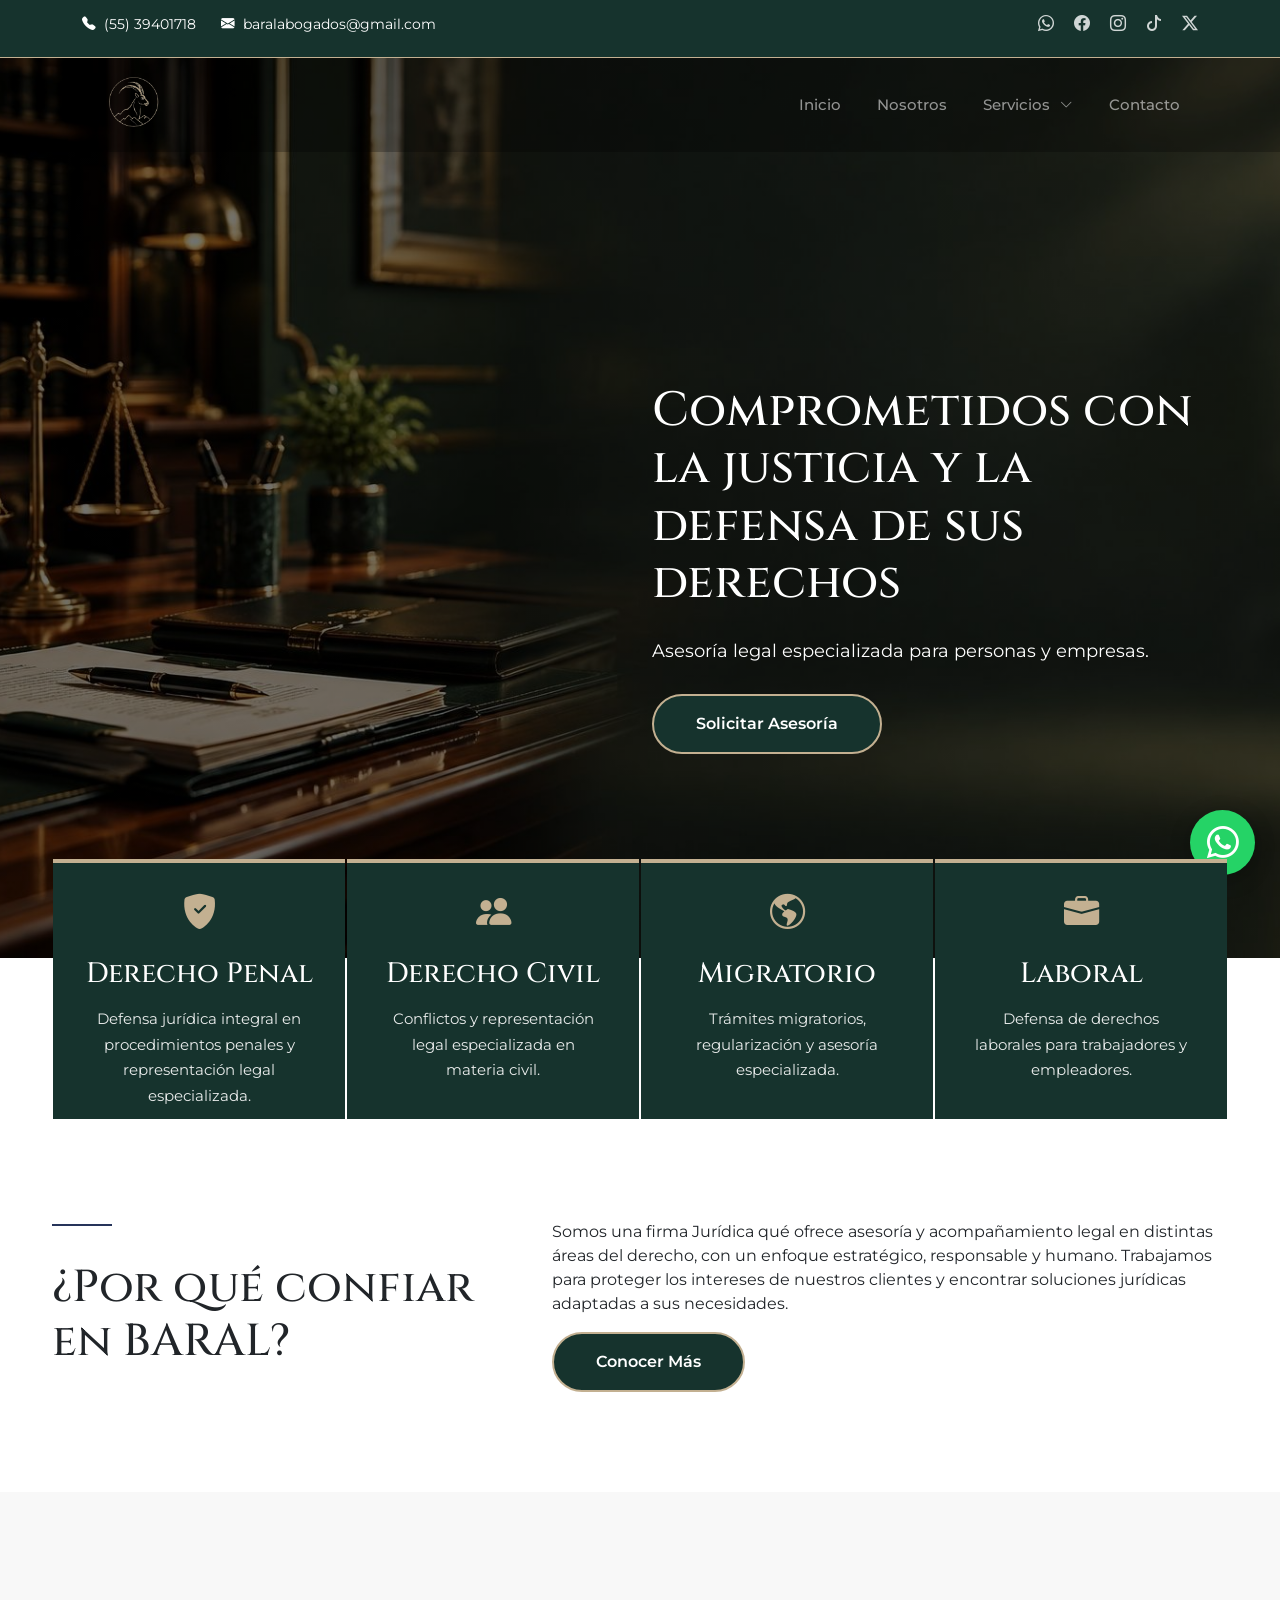
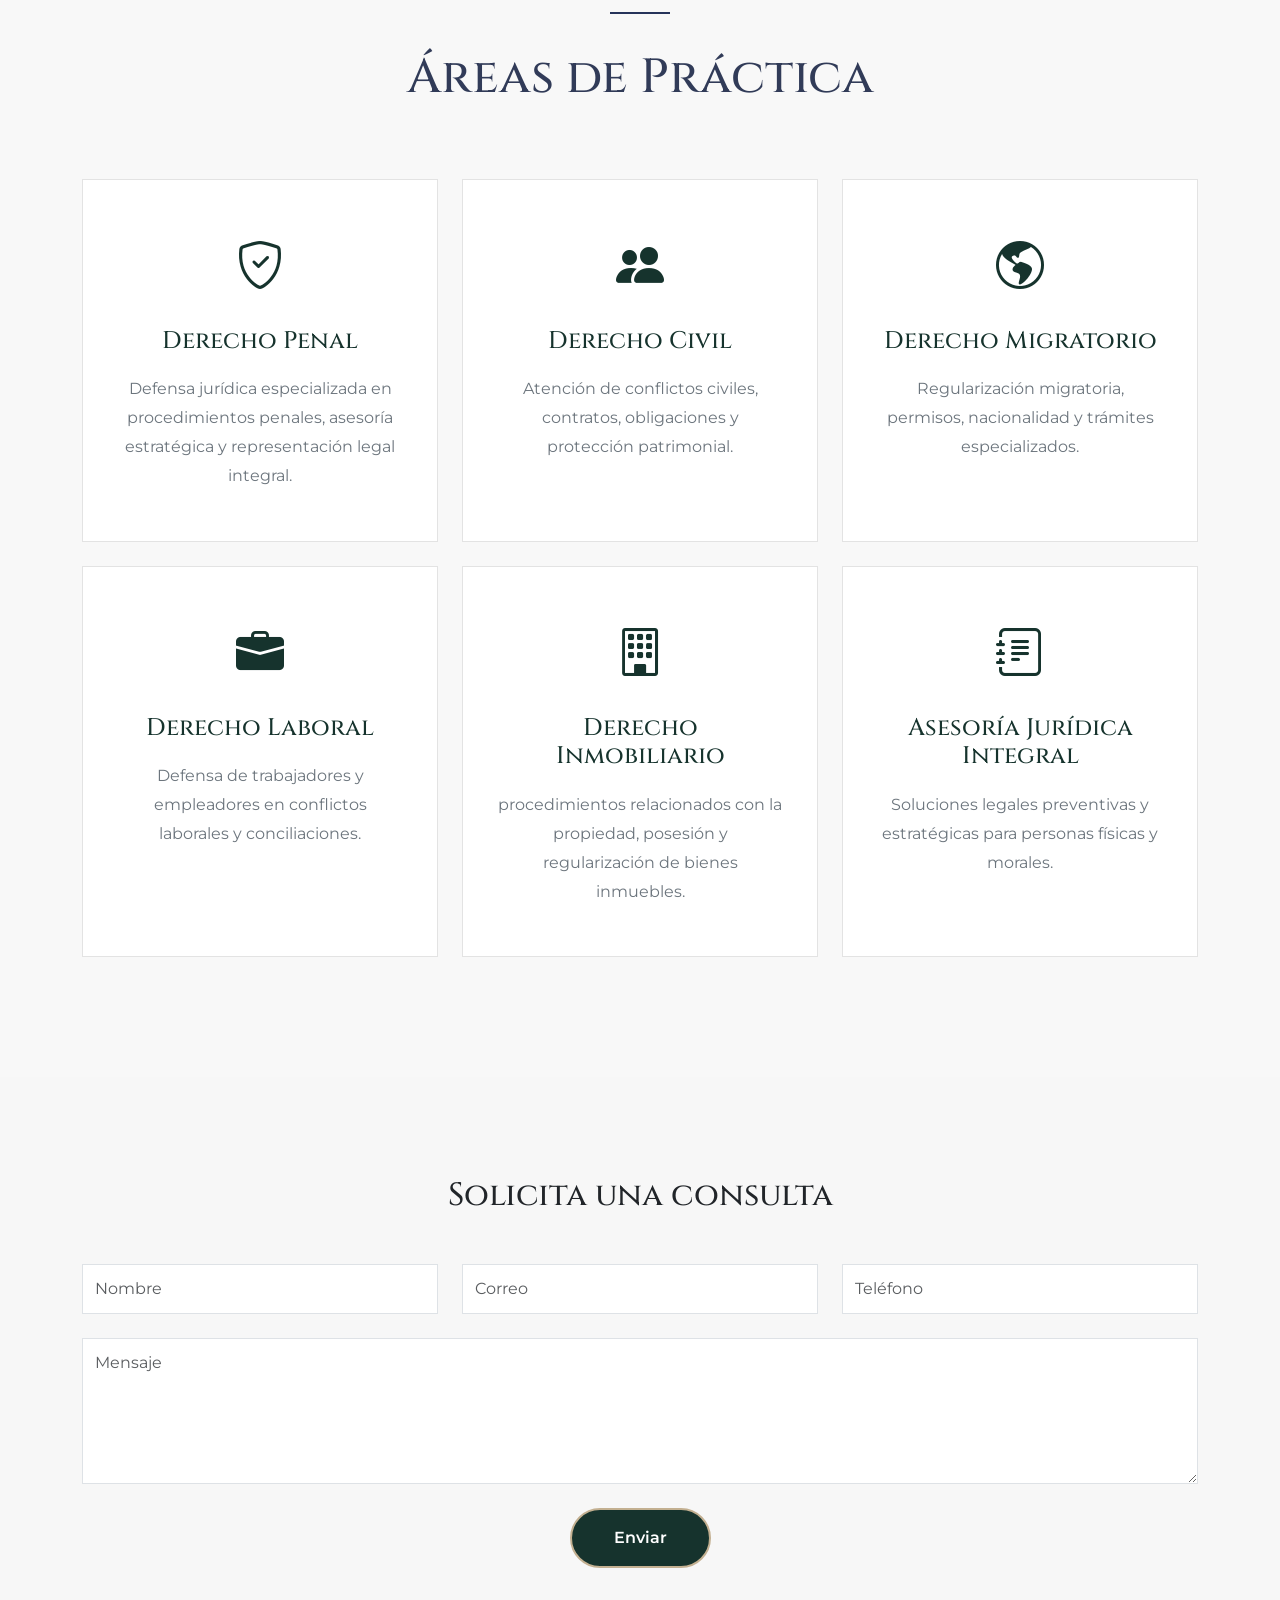
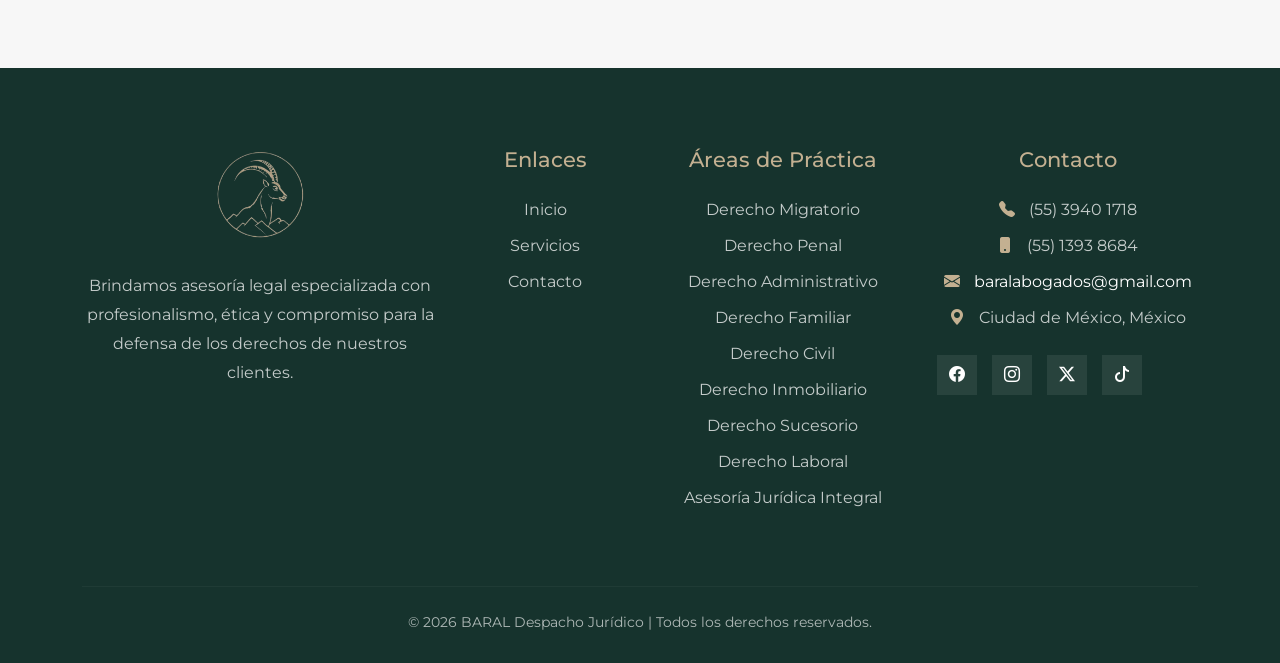
==== commit 118dfb8c: "Add files via upload" ====
--- a/index.html
+++ b/index.html
@@ -379,45 +379,7 @@
 
 </section>
 
-<section class="testimonios">
-
-    <div class="overlay-testimonio">
-
-        <div class="container text-center">
-
-            <div class="section-line mx-auto"></div>
-
-            <h2 class="testimonio-titulo">
-                Lo que dicen nuestros clientes
-            </h2>
-
-            <div class="testimonial-content">
-
-                <img src="https://randomuser.me/api/portraits/men/32.jpg"
-                     class="testimonial-avatar"
-                     alt="Cliente">
-
-                <p class="testimonial-text">
-                    BARAL nos brindó acompañamiento jurídico durante todo el proceso.
-                    Siempre encontramos profesionalismo, transparencia y una atención
-                    personalizada que nos permitió resolver nuestro asunto favorablemente.
-                </p>
-
-                <h4 class="testimonial-name">
-                    Cliente Satisfecho
-                </h4>
-
-                <span class="testimonial-position">
-                    Empresario
-                </span>
-
-            </div>
-
-        </div>
-
-    </div>
-
-</section>
+
 
 <section class="contacto" id="contacto">
 
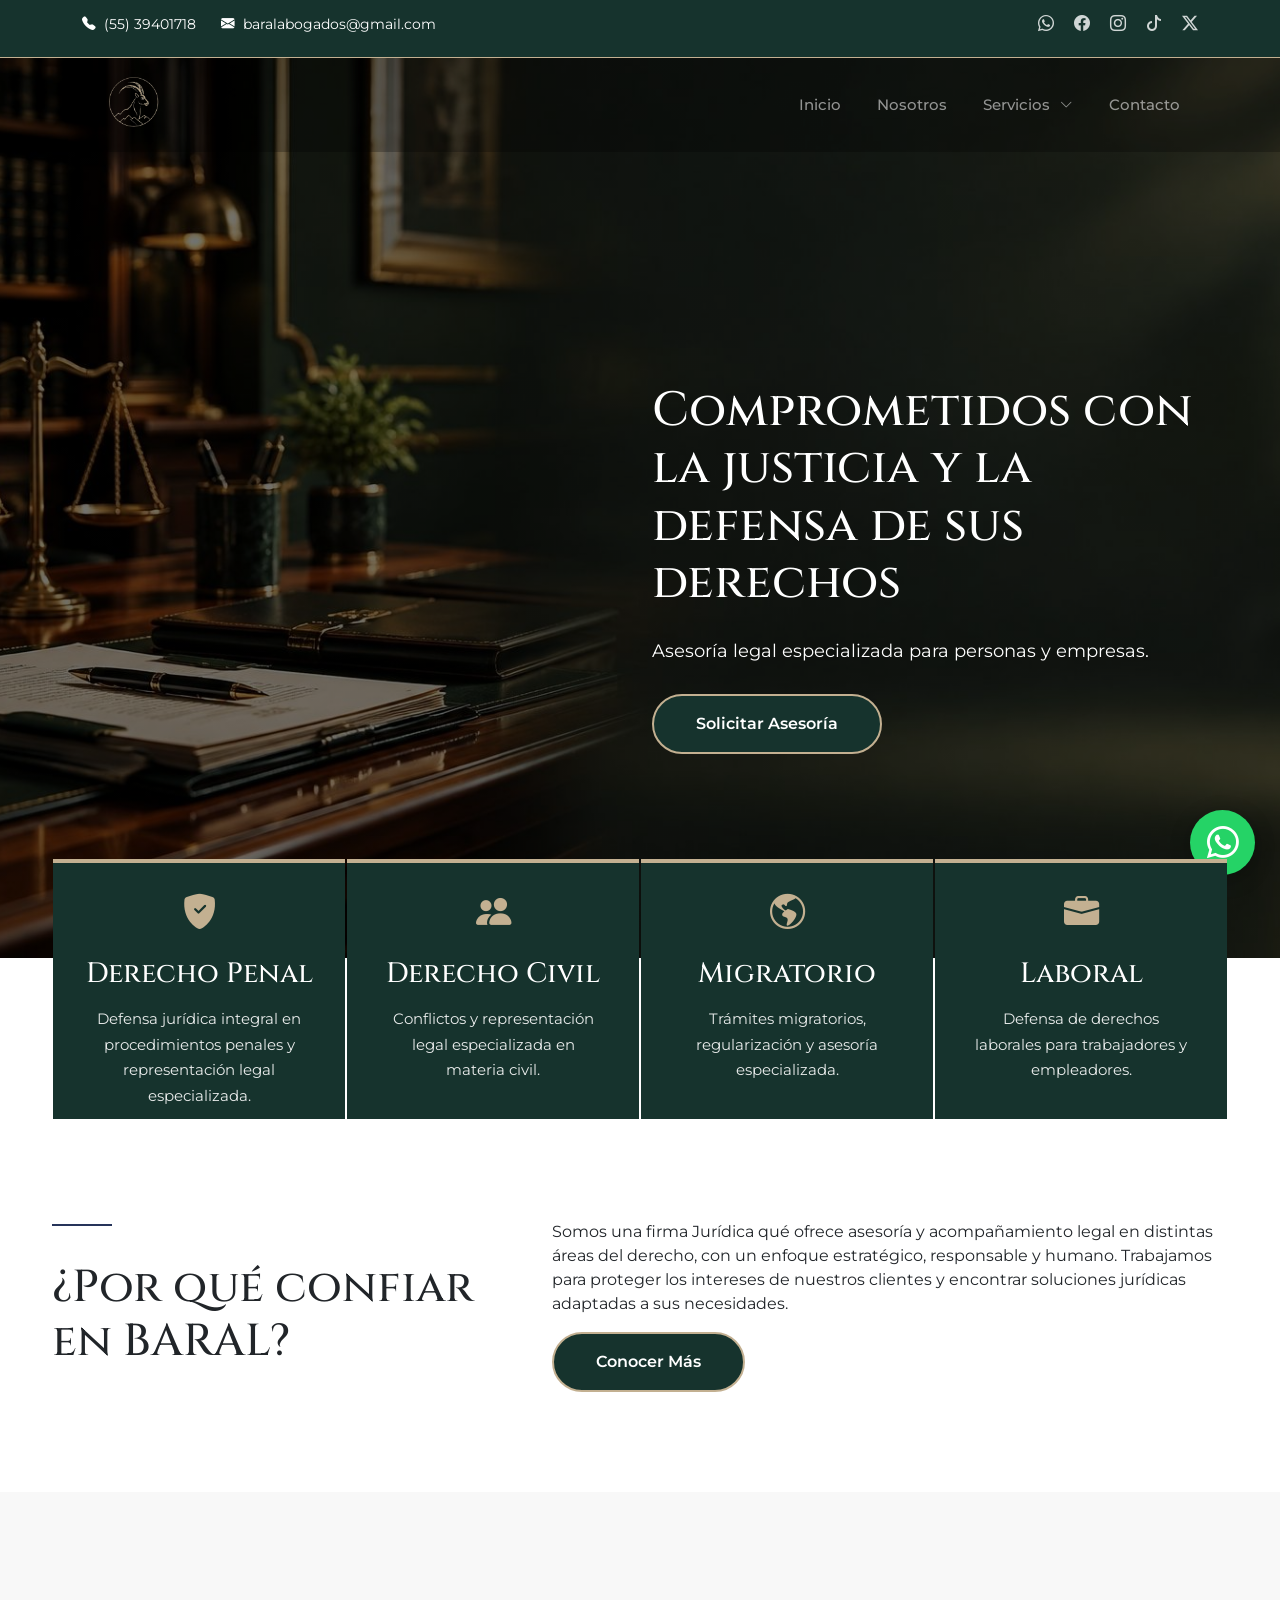
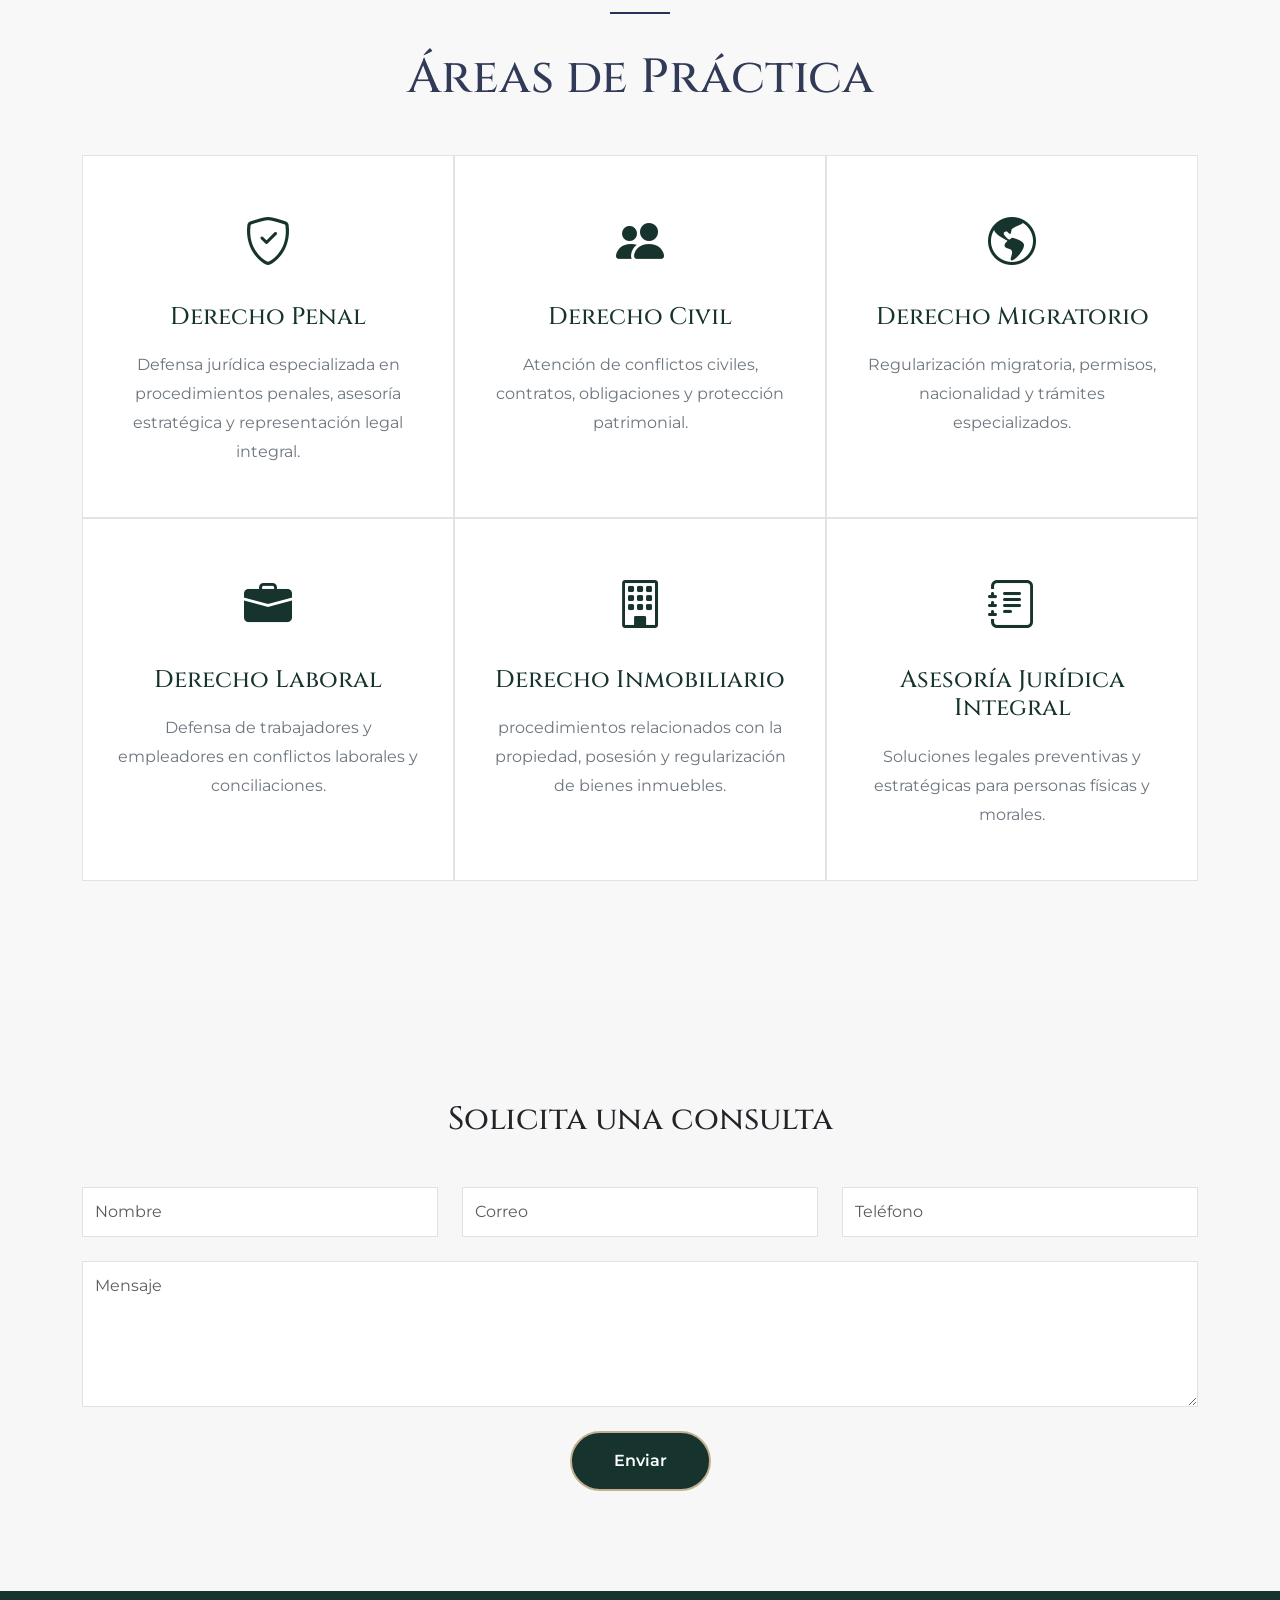
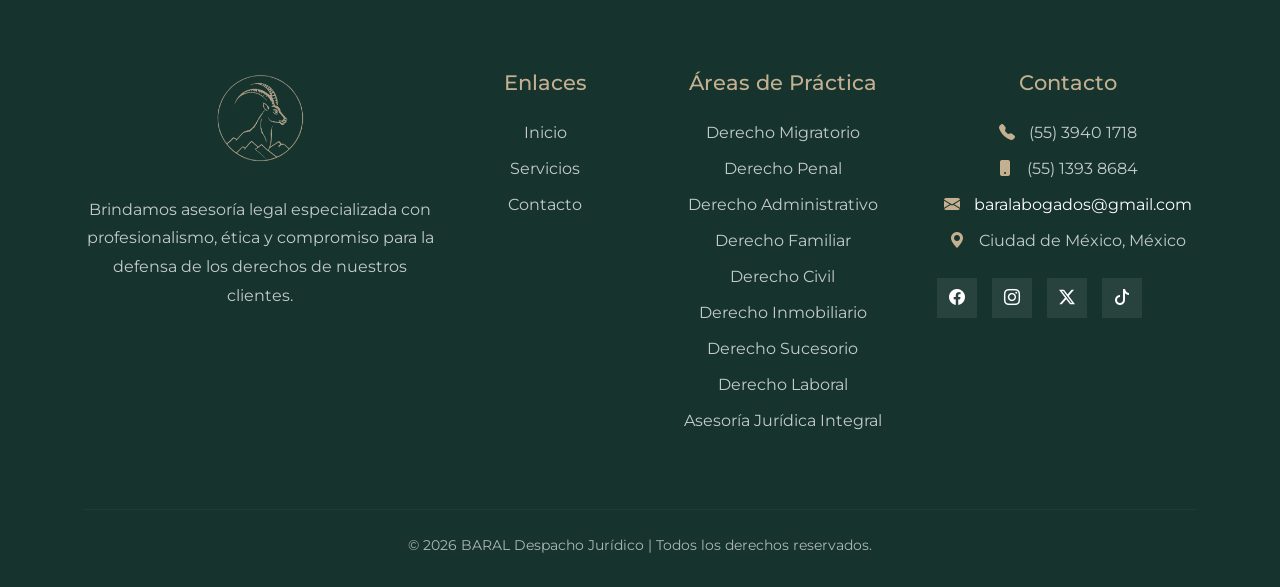
==== commit 6e6fd8b5: "Add files via upload" ====
--- a/index.html
+++ b/index.html
@@ -293,7 +293,7 @@
             Áreas de Práctica
         </h2>
 
-        <div class="row mt-5 g-4">
+        <div class="row mt-5 g-0">
 
             <div class="col-lg-4 col-md-6">
                 <div class="practice-card">
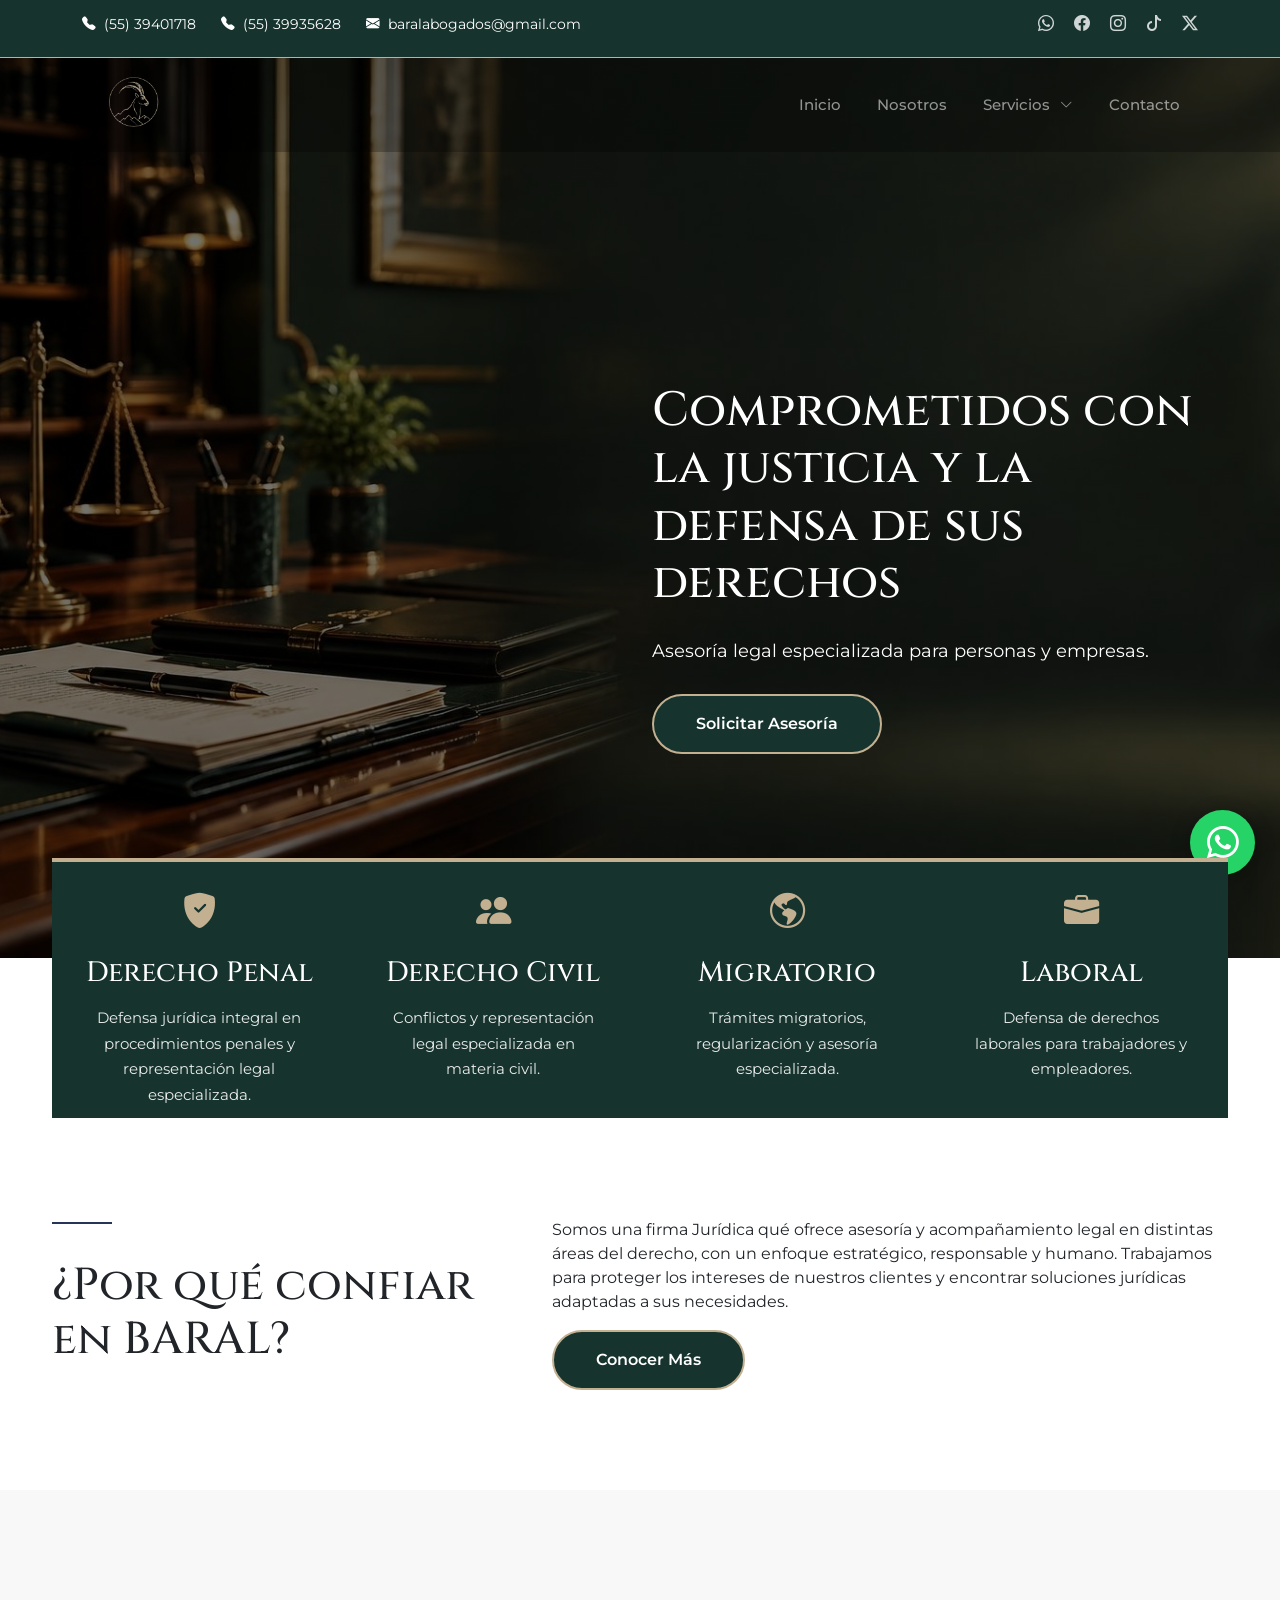
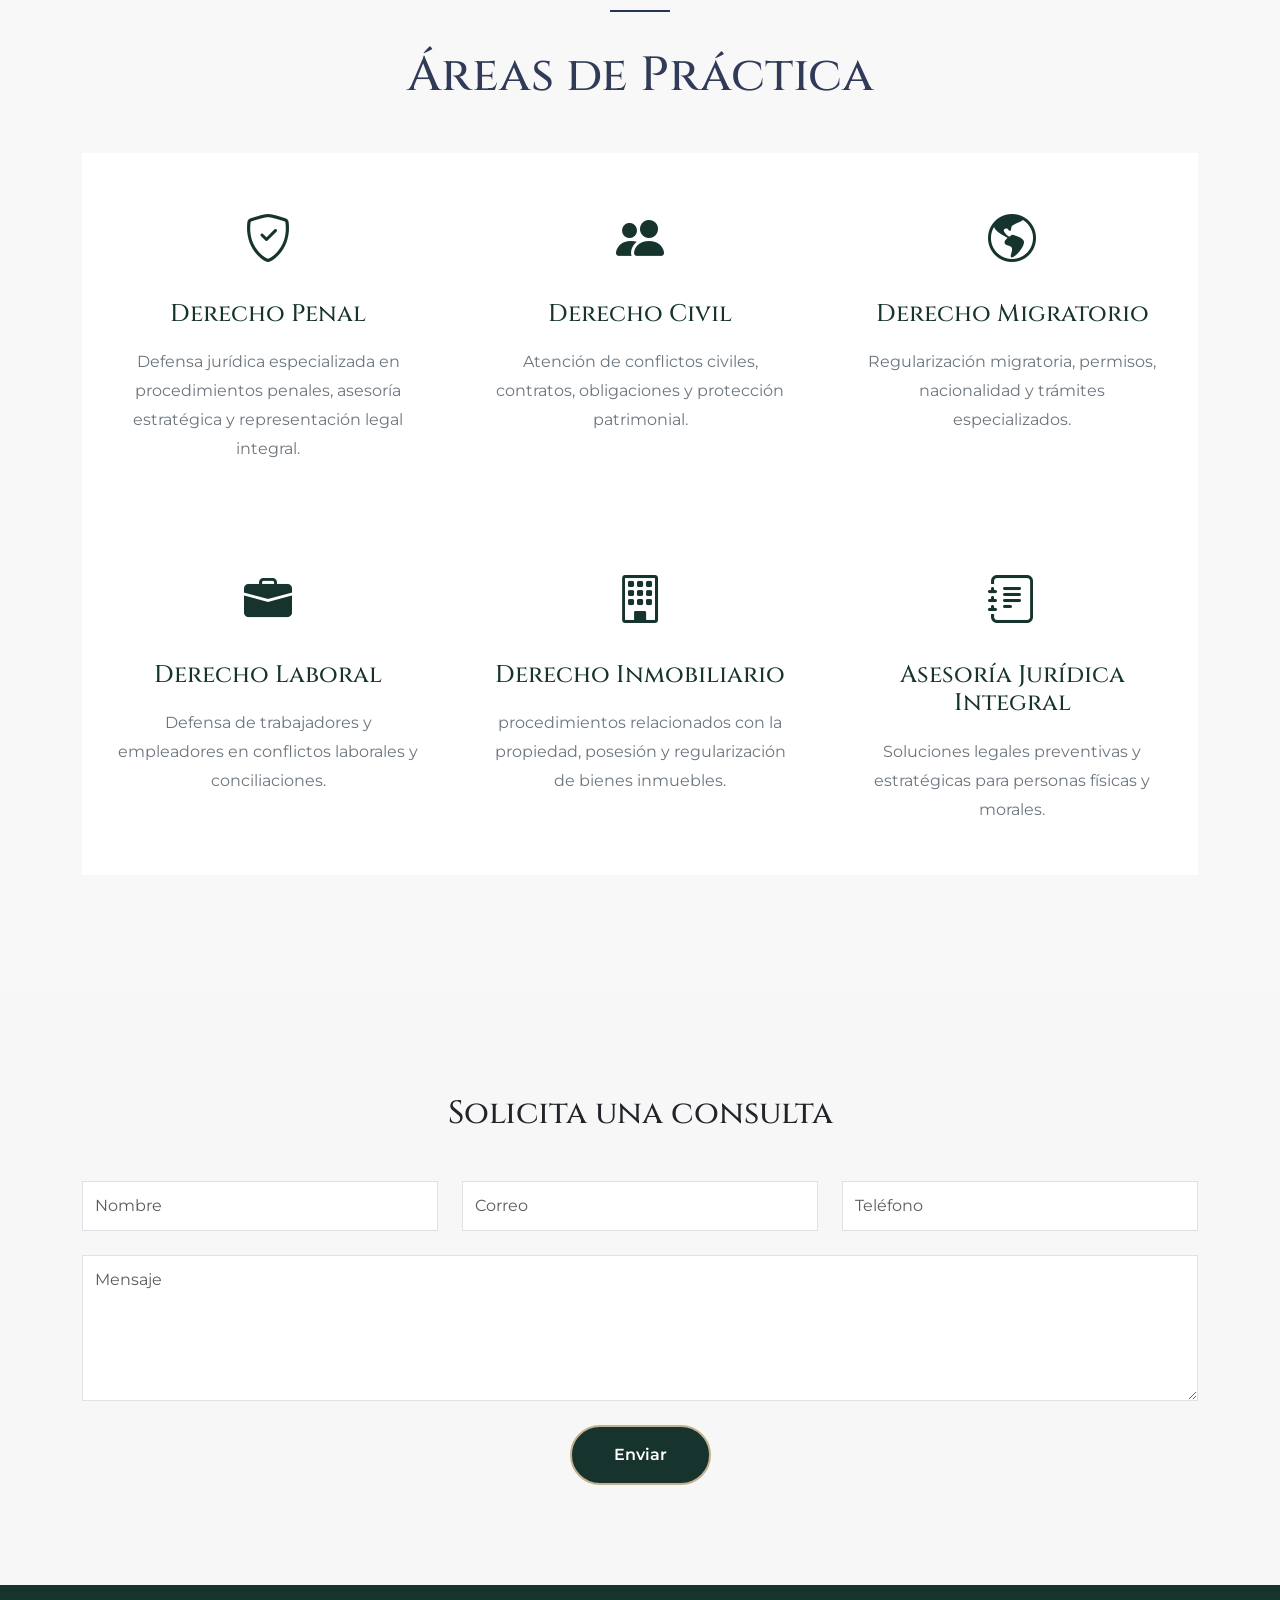
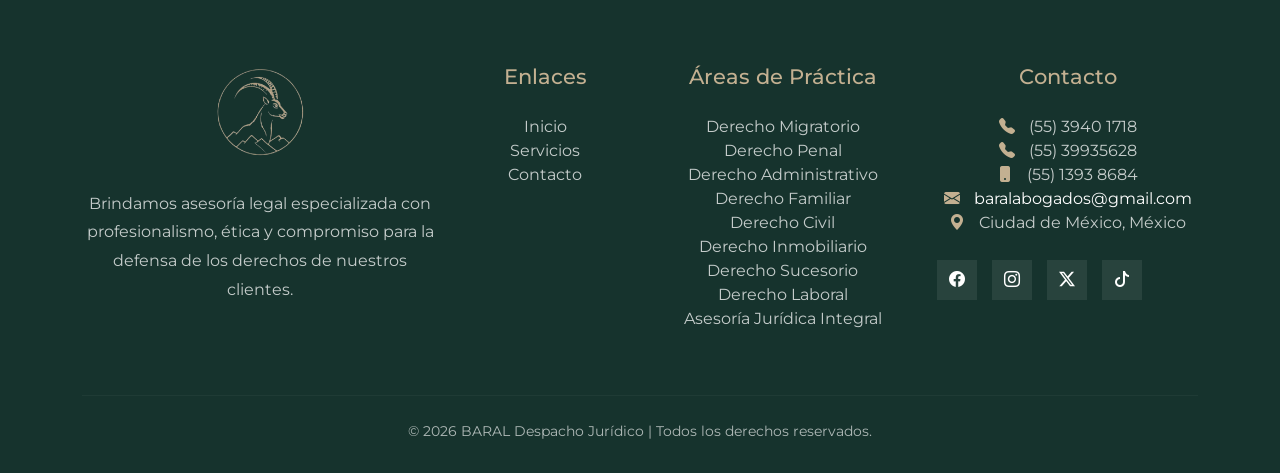
==== commit 1561ecb6: "Add files via upload" ====
--- a/index.html
+++ b/index.html
@@ -33,6 +33,10 @@
                 <span>
                     <i class="bi bi-telephone-fill"></i>
                     (55) 39401718
+                </span>
+                <span>
+                    <i class="bi bi-telephone-fill"></i>
+                    (55) 39935628
                 </span>
 
                 <span>
@@ -493,11 +497,18 @@
                         <i class="bi bi-telephone-fill"></i>
                         (55) 3940 1718
                     </li>
+                    
+                    <li>
+                        <i class="bi bi-telephone-fill"></i>
+                        (55) 39935628
+                    </li>
 
                     <li>
                         <i class="bi bi-phone-fill"></i>
                         (55) 1393 8684
                     </li>
+                    
+                    
 
                     <li>
                         <i class="bi bi-envelope-fill"></i>
--- a/css/styles.css
+++ b/css/styles.css
@@ -220,9 +220,9 @@
     max-width:1200px;
 }
 
-.col-md-3{
+/*.col-md-3{
     padding:1px;
-}
+}*/
 
 .card-servicio{
 
@@ -417,8 +417,8 @@
 
 .practice-card{
     background:#ffffff;
-    border:1px solid #e3e3e3;
-
+    
+    border:none;
     padding:50px 35px;
 
     text-align:center;
@@ -564,7 +564,7 @@
 
 .footer-links li,
 .footer-contact li{
-    margin-bottom:12px;
+    margin-bottom:0px;
     color:rgba(255,255,255,.75);
 }
 
@@ -1222,4 +1222,13 @@
         line-height:1.2;
     }
 
+}
+
+.topbar-right a{
+
+    position:relative;
+
+    z-index:10000;
+
+    pointer-events:auto;
 }
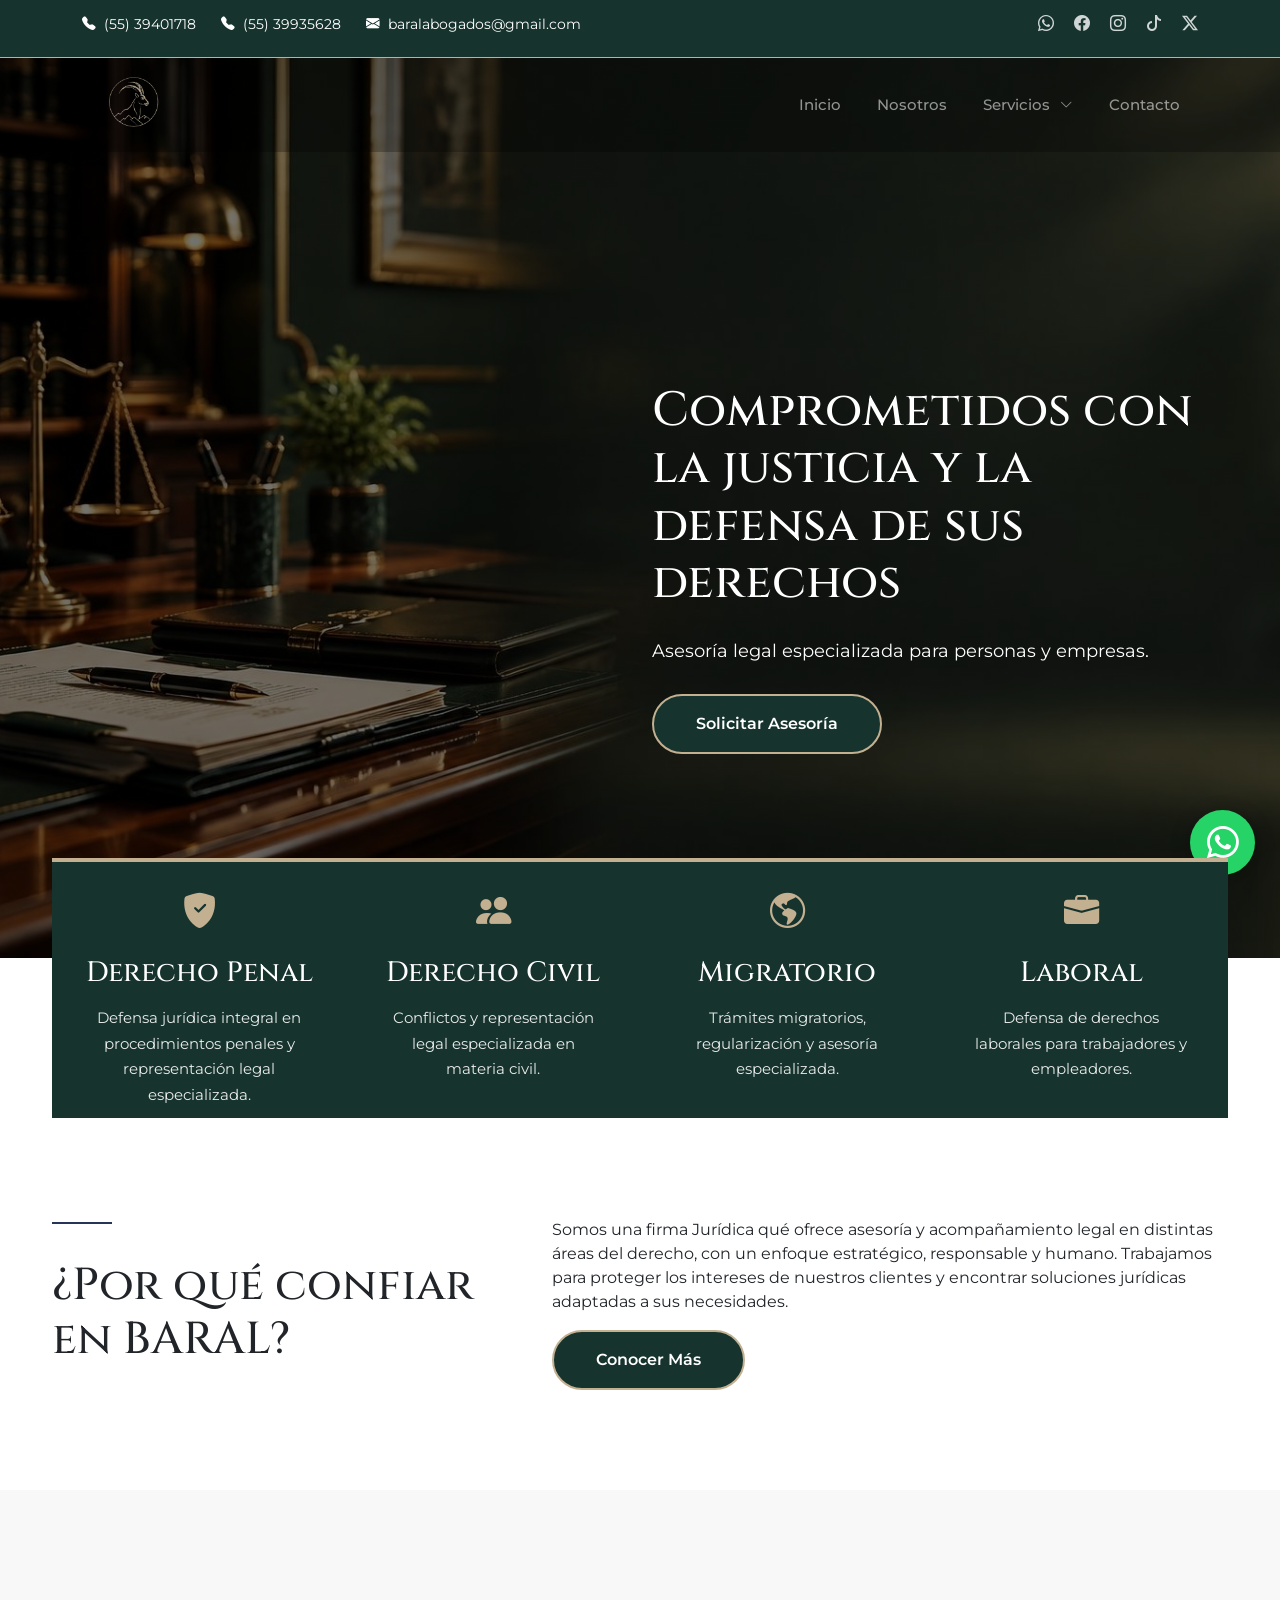
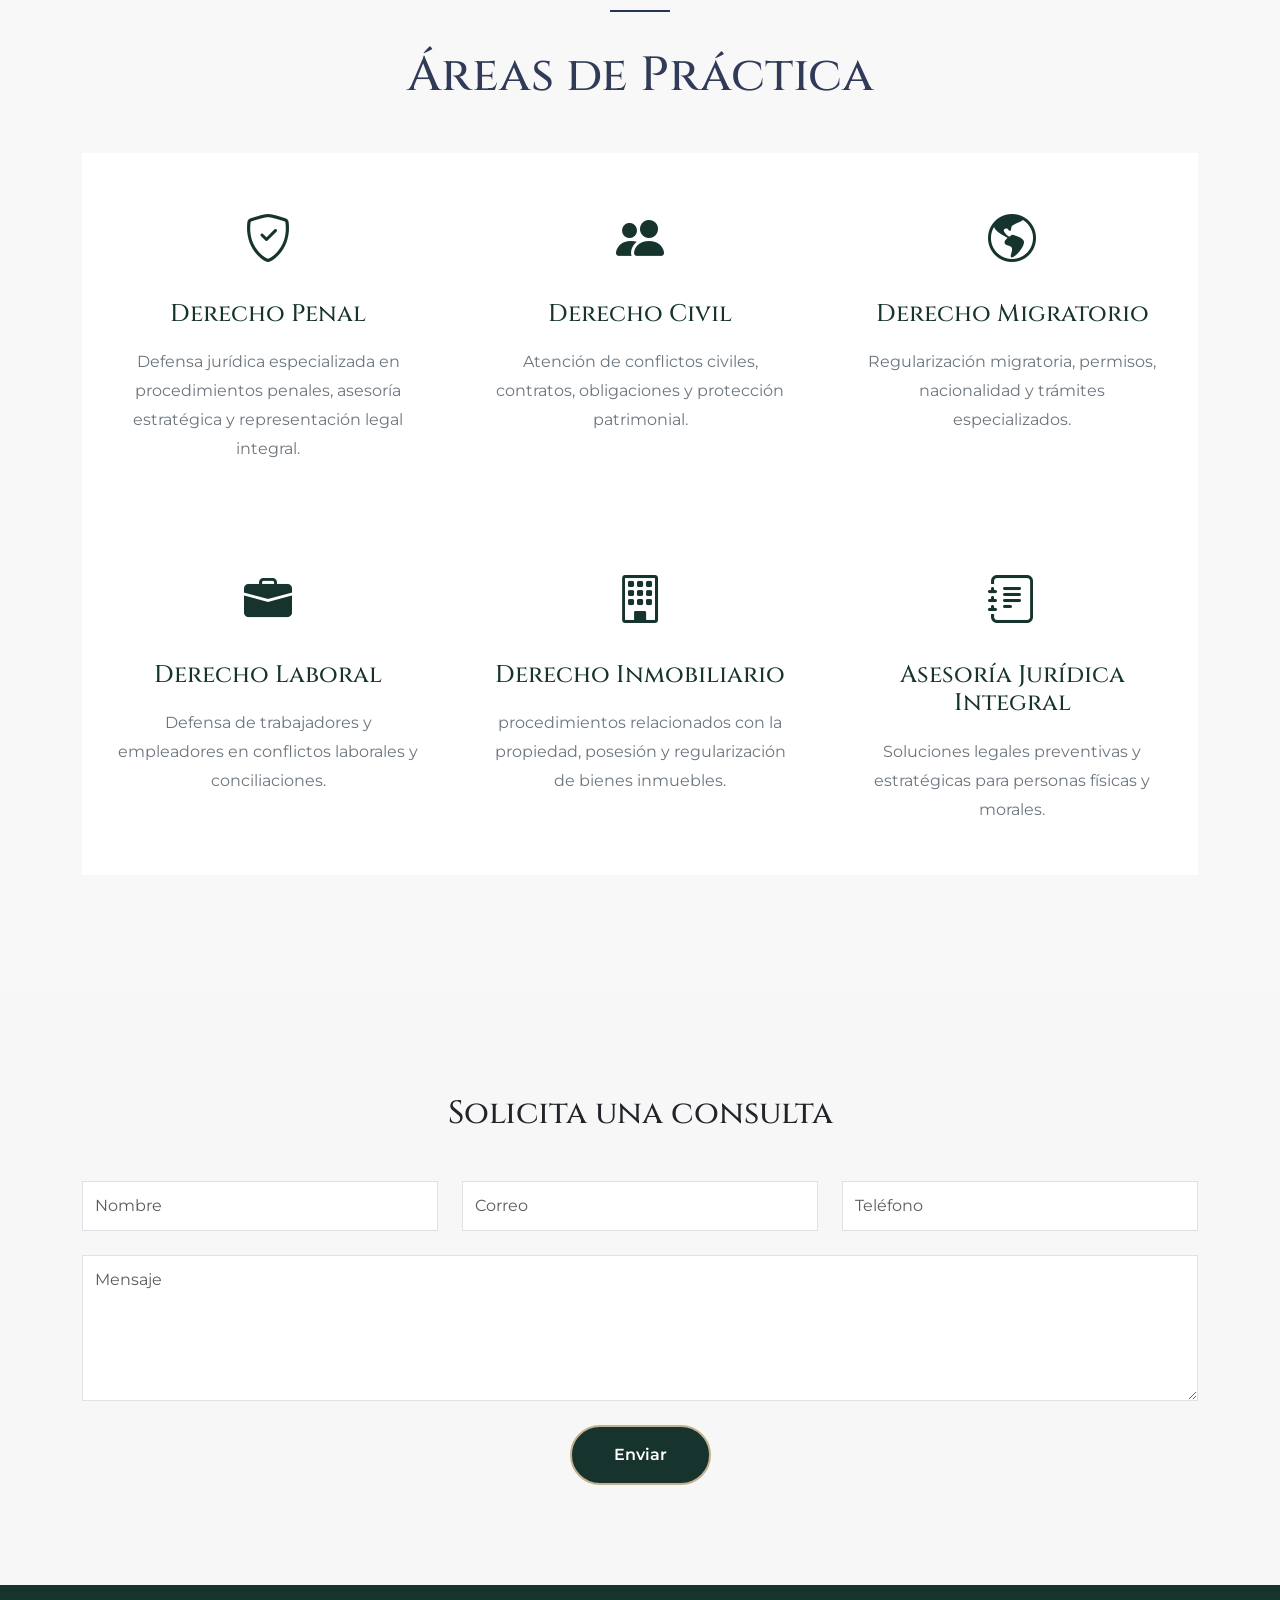
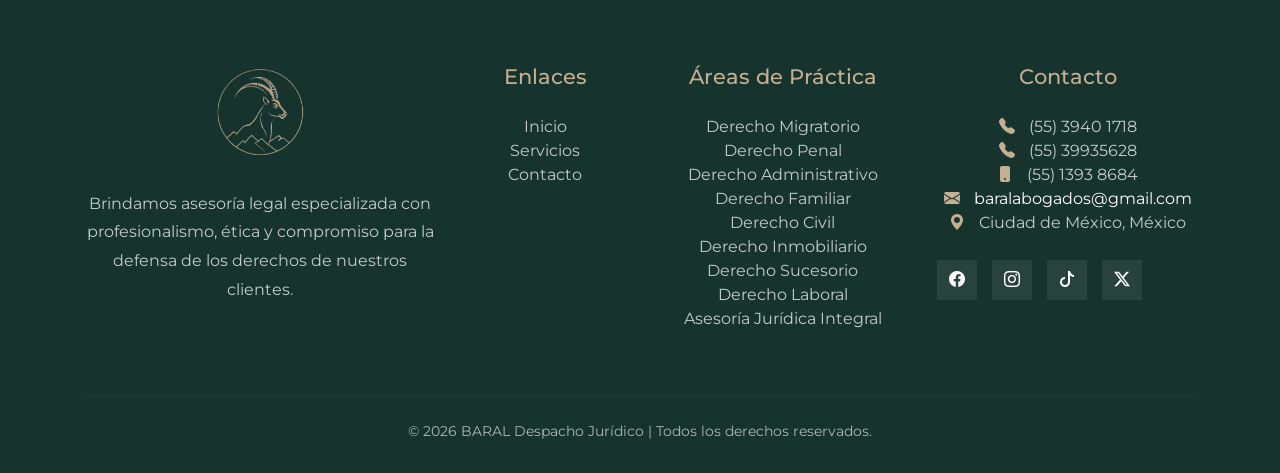
==== commit d5873bb3: "Add files via upload" ====
--- a/index.html
+++ b/index.html
@@ -68,7 +68,7 @@
 
                  </a>
 
-                <a href="#">
+                <a href="https://x.com/BARALAbogados" target="_blank" rel="noopener noreferrer">
                     <i class="bi bi-twitter-x"></i>
                 </a>
 
@@ -497,7 +497,7 @@
                         <i class="bi bi-telephone-fill"></i>
                         (55) 3940 1718
                     </li>
-                    
+
                     <li>
                         <i class="bi bi-telephone-fill"></i>
                         (55) 39935628
@@ -533,15 +533,15 @@
                     <a href="https://www.instagram.com/baralabogados/" target="_blank" rel="noopener noreferrer">
                         <i class="bi bi-instagram"></i>
                     </a>
-
-   
-                    <a href="#">
-                        <i class="bi bi-twitter-x"></i>
-                    </a>
-
+                   
+                    
                      <a href="https://www.tiktok.com/@baral.abogados" target="_blank" rel="noopener noreferrer">
                         <i class="bi bi-tiktok"></i>
 
+                    </a>
+
+                    <a href="https://x.com/BARALAbogados" target="_blank" rel="noopener noreferrer">
+                    <i class="bi bi-twitter-x"></i>
                     </a>
 
                 </div>
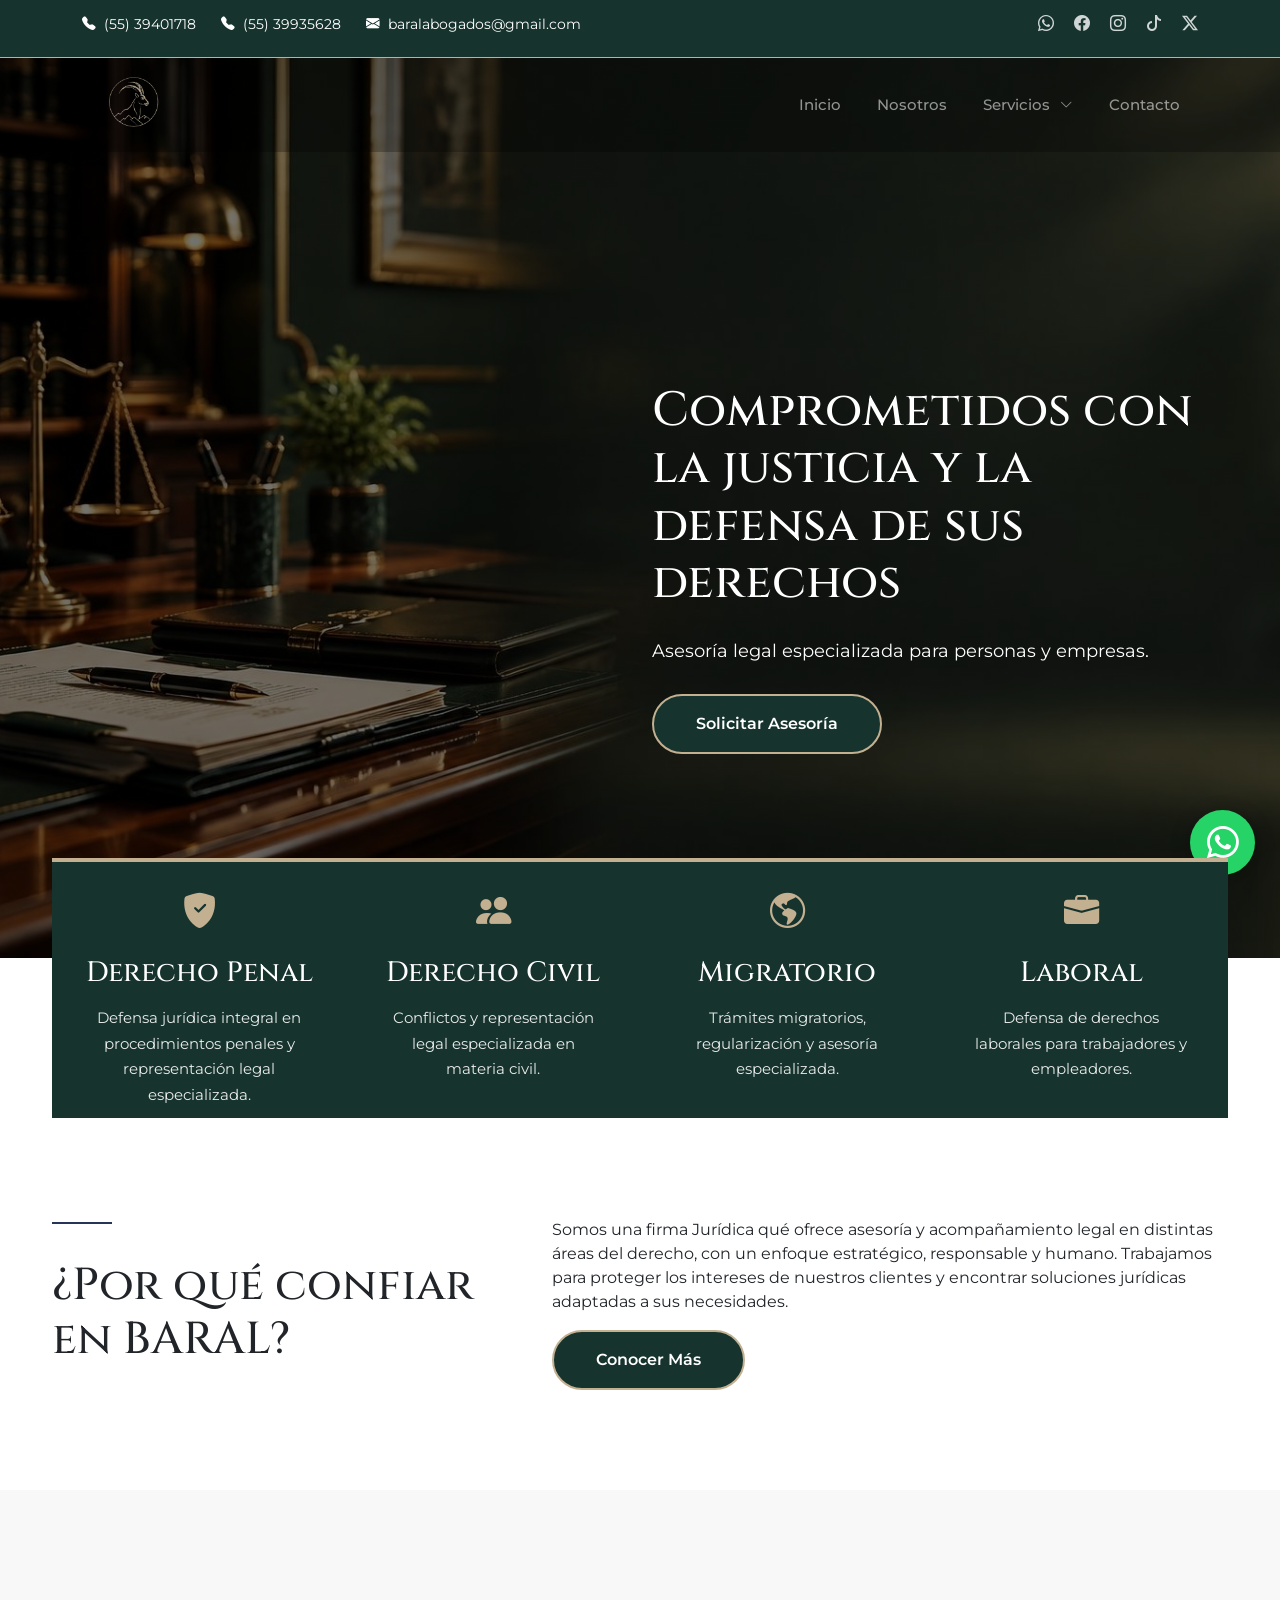
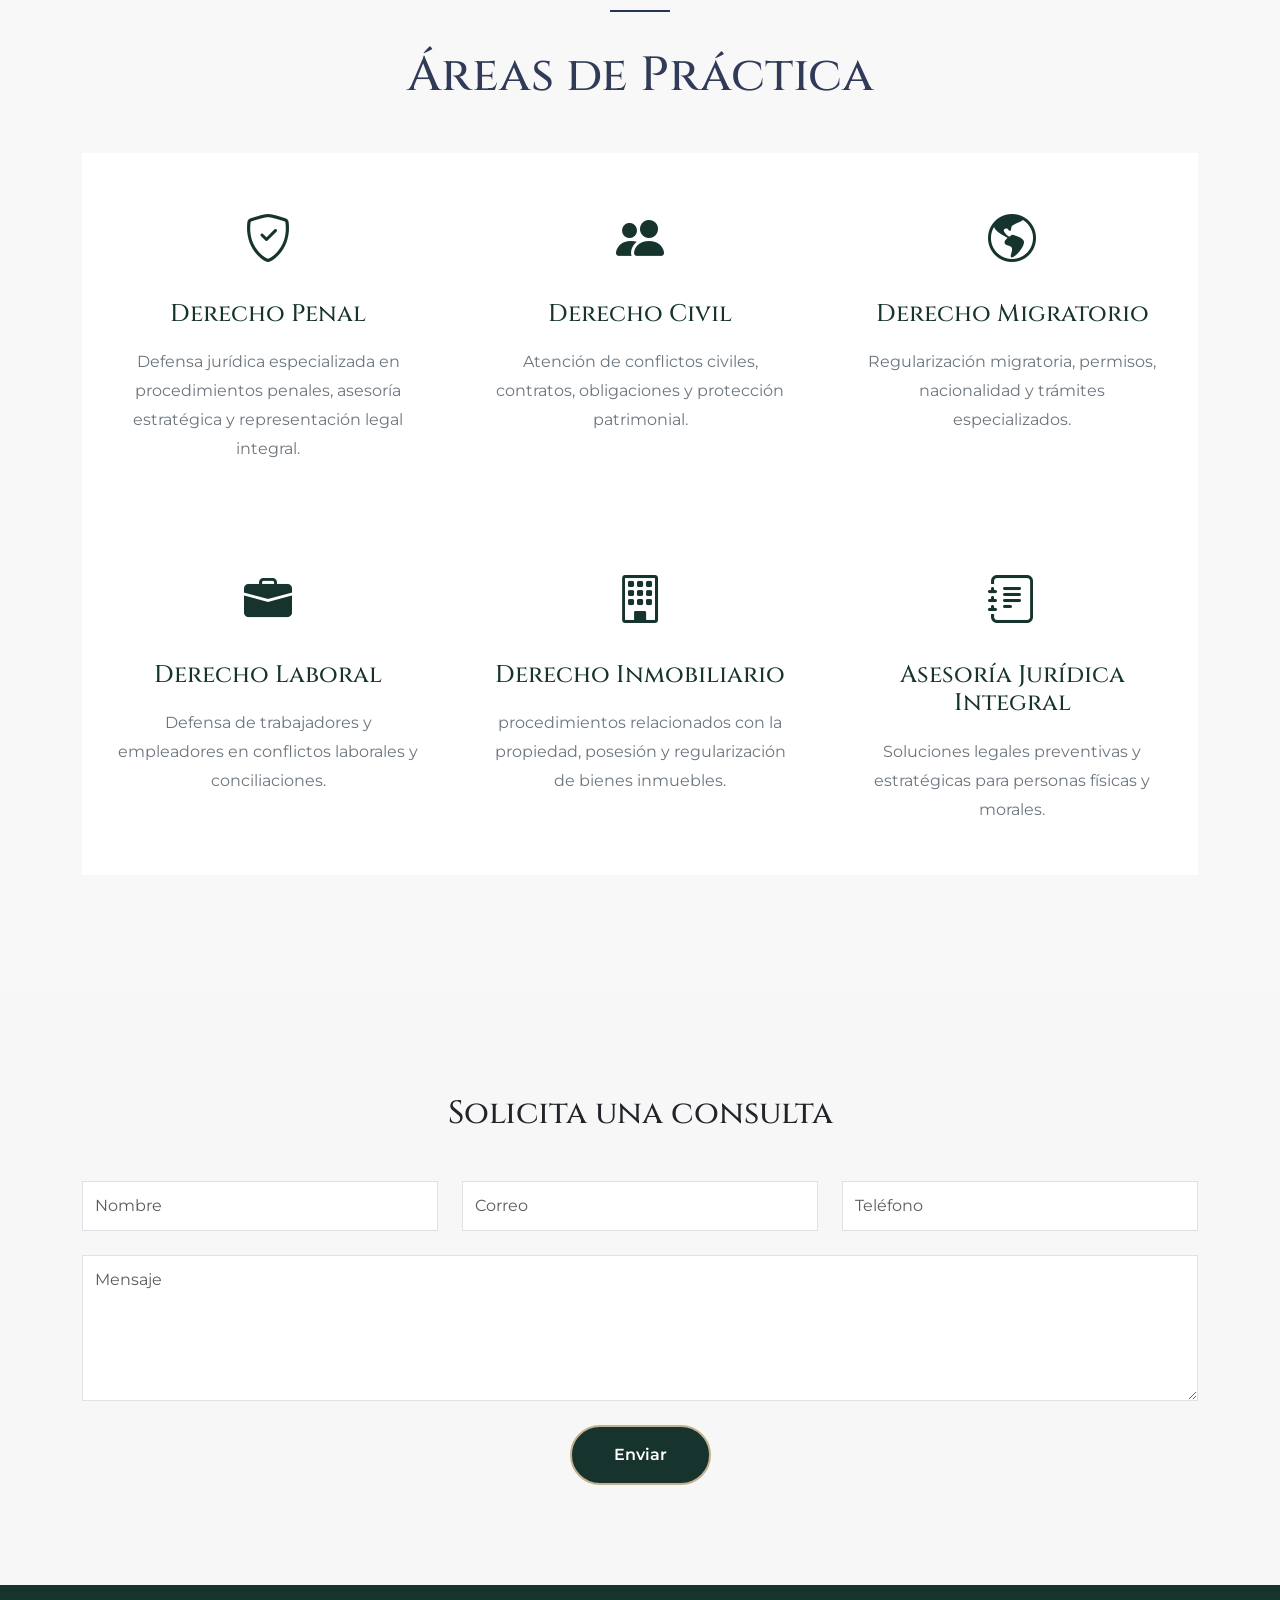
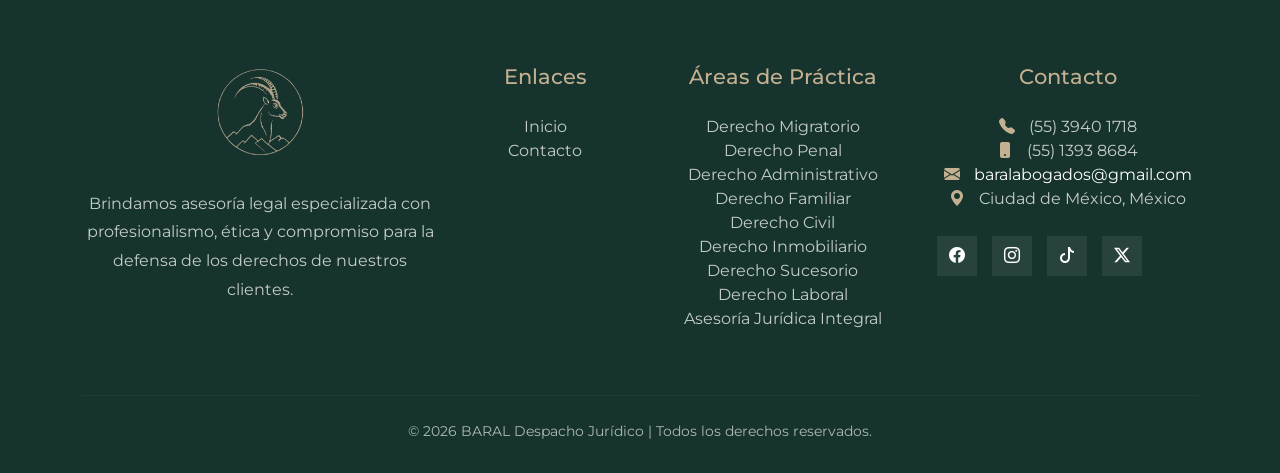
==== commit 639bbf7d: "Add files via upload" ====
--- a/index.html
+++ b/index.html
@@ -456,9 +456,8 @@
                 </h4>
 
                 <ul class="footer-links">
-                    <li><a href="#inicio">Inicio</a></li>                  
-                    <li><a href="#servicios">Servicios</a></li>
-                    <li><a href="#contacto">Contacto</a></li>
+                    <li><a class="nav-link" href="index.html">Inicio</a></li>                  
+                    <li><a class="nav-link" href="index.html#contacto">Contacto</a></li>
                 </ul>
 
             </div>
@@ -471,15 +470,15 @@
                 </h4>
 
                 <ul class="footer-links">
-                    <li><a  href="migratorio.html">Derecho Migratorio</a></li>
-                    <li><a  href="penal.html">Derecho Penal</a></li>
-                    <li><a  href="administrativo.html">Derecho Administrativo</a></li>
-                    <li><a  href="familiar.html">Derecho Familiar</a></li>
-                    <li><a  href="civil.html">Derecho Civil</a></li>       
-                    <li><a  href="inmobiliario.html">Derecho Inmobiliario</a></li>
-                    <li><a  href="sucesorio.html">Derecho Sucesorio</a></li>
-                    <li><a  href="laboral.html">Derecho Laboral</a></li>      
-                    <li><a  href="asesoria.html">Asesoría Jurídica Integral</a></li>
+                    <li><a  class="nav-link" href="migratorio.html">Derecho Migratorio</a></li>
+                    <li><a  class="nav-link" href="penal.html">Derecho Penal</a></li>
+                    <li><a  class="nav-link" href="administrativo.html">Derecho Administrativo</a></li>
+                    <li><a  class="nav-link" href="familiar.html">Derecho Familiar</a></li>
+                    <li><a  class="nav-link" ref="civil.html">Derecho Civil</a></li>       
+                    <li><a  class="nav-link" href="inmobiliario.html">Derecho Inmobiliario</a></li>
+                    <li><a  class="nav-link" href="sucesorio.html">Derecho Sucesorio</a></li>
+                    <li><a  class="nav-link" href="laboral.html">Derecho Laboral</a></li>      
+                    <li><a  class="nav-link" href="asesoria.html">Asesoría Jurídica Integral</a></li>
                 </ul>
 
             </div>
@@ -488,6 +487,7 @@
             <div class="col-lg-3 col-md-6 mb-4">
 
                 <h4 class="footer-title">
+                    
                     Contacto
                 </h4>
 
@@ -499,16 +499,9 @@
                     </li>
 
                     <li>
-                        <i class="bi bi-telephone-fill"></i>
-                        (55) 39935628
-                    </li>
-
-                    <li>
                         <i class="bi bi-phone-fill"></i>
                         (55) 1393 8684
                     </li>
-                    
-                    
 
                     <li>
                         <i class="bi bi-envelope-fill"></i>
@@ -542,7 +535,7 @@
 
                     <a href="https://x.com/BARALAbogados" target="_blank" rel="noopener noreferrer">
                     <i class="bi bi-twitter-x"></i>
-                    </a>
+                </a>
 
                 </div>
 
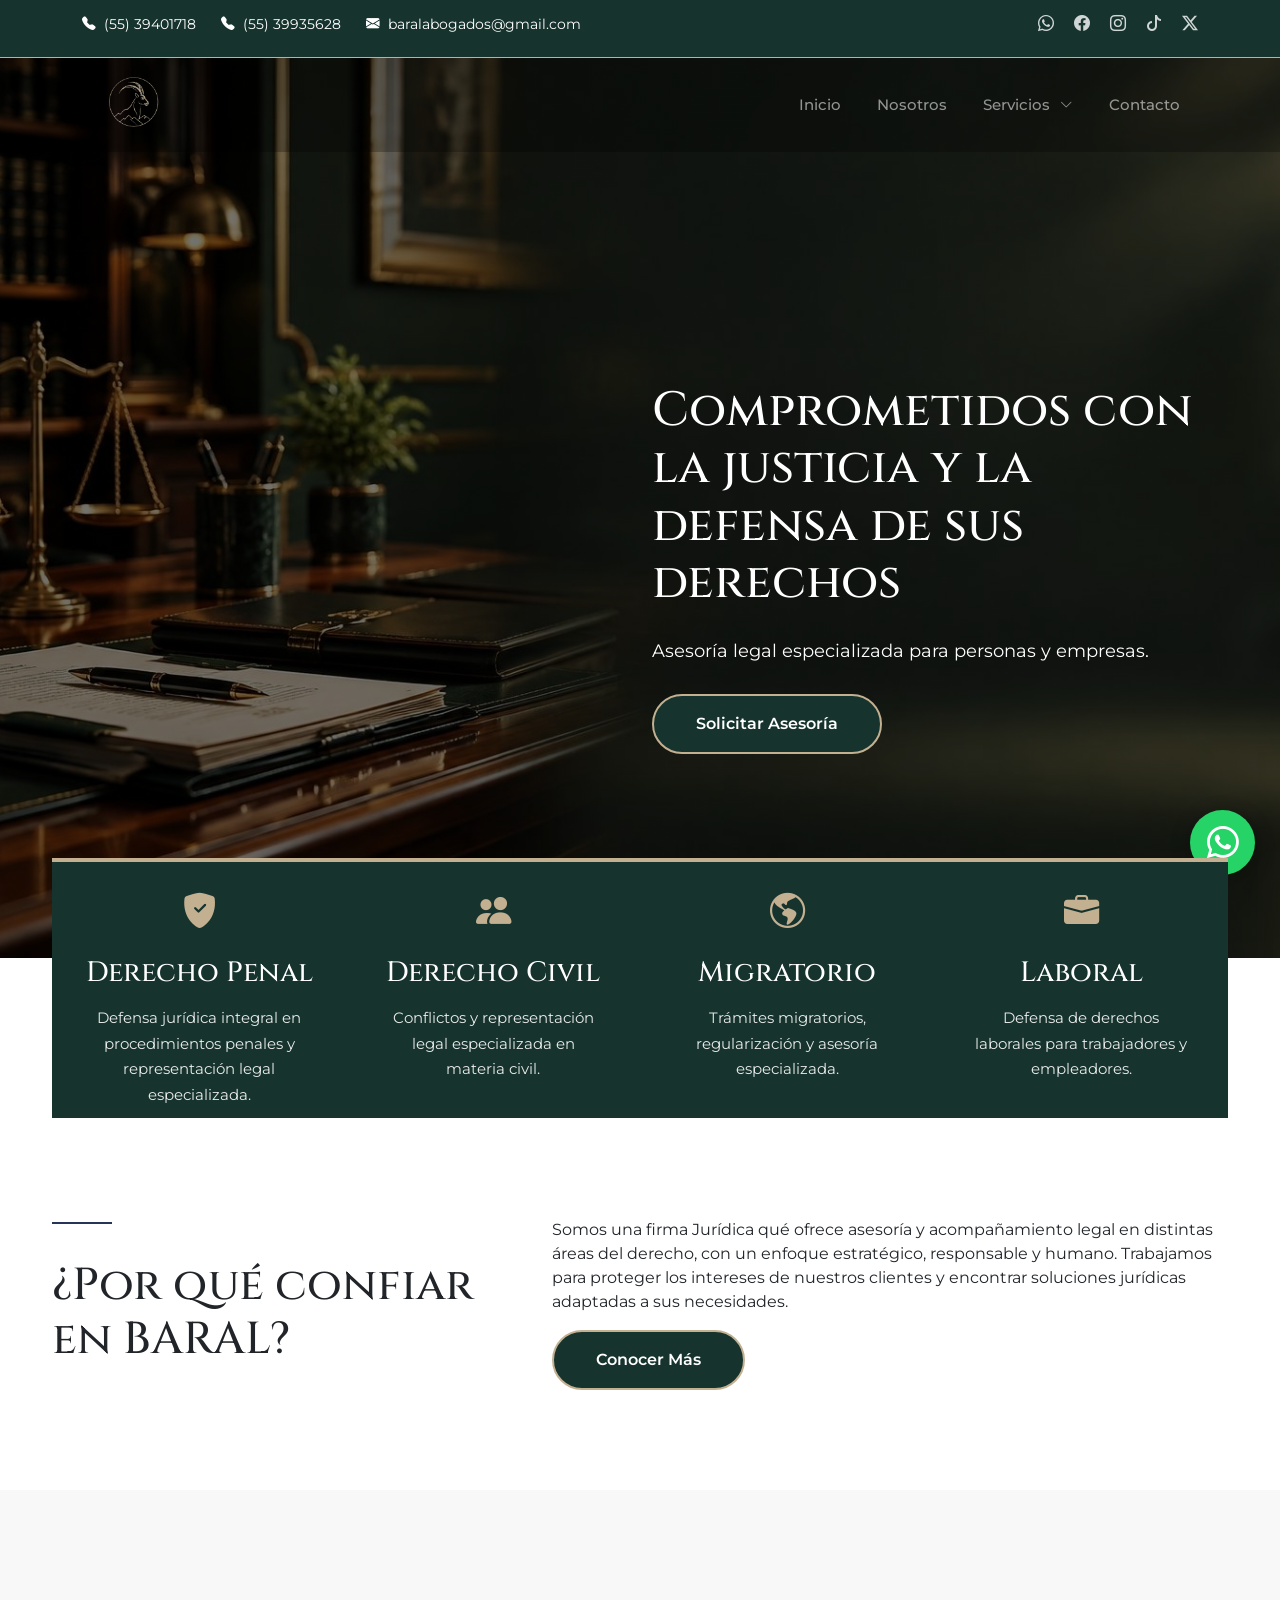
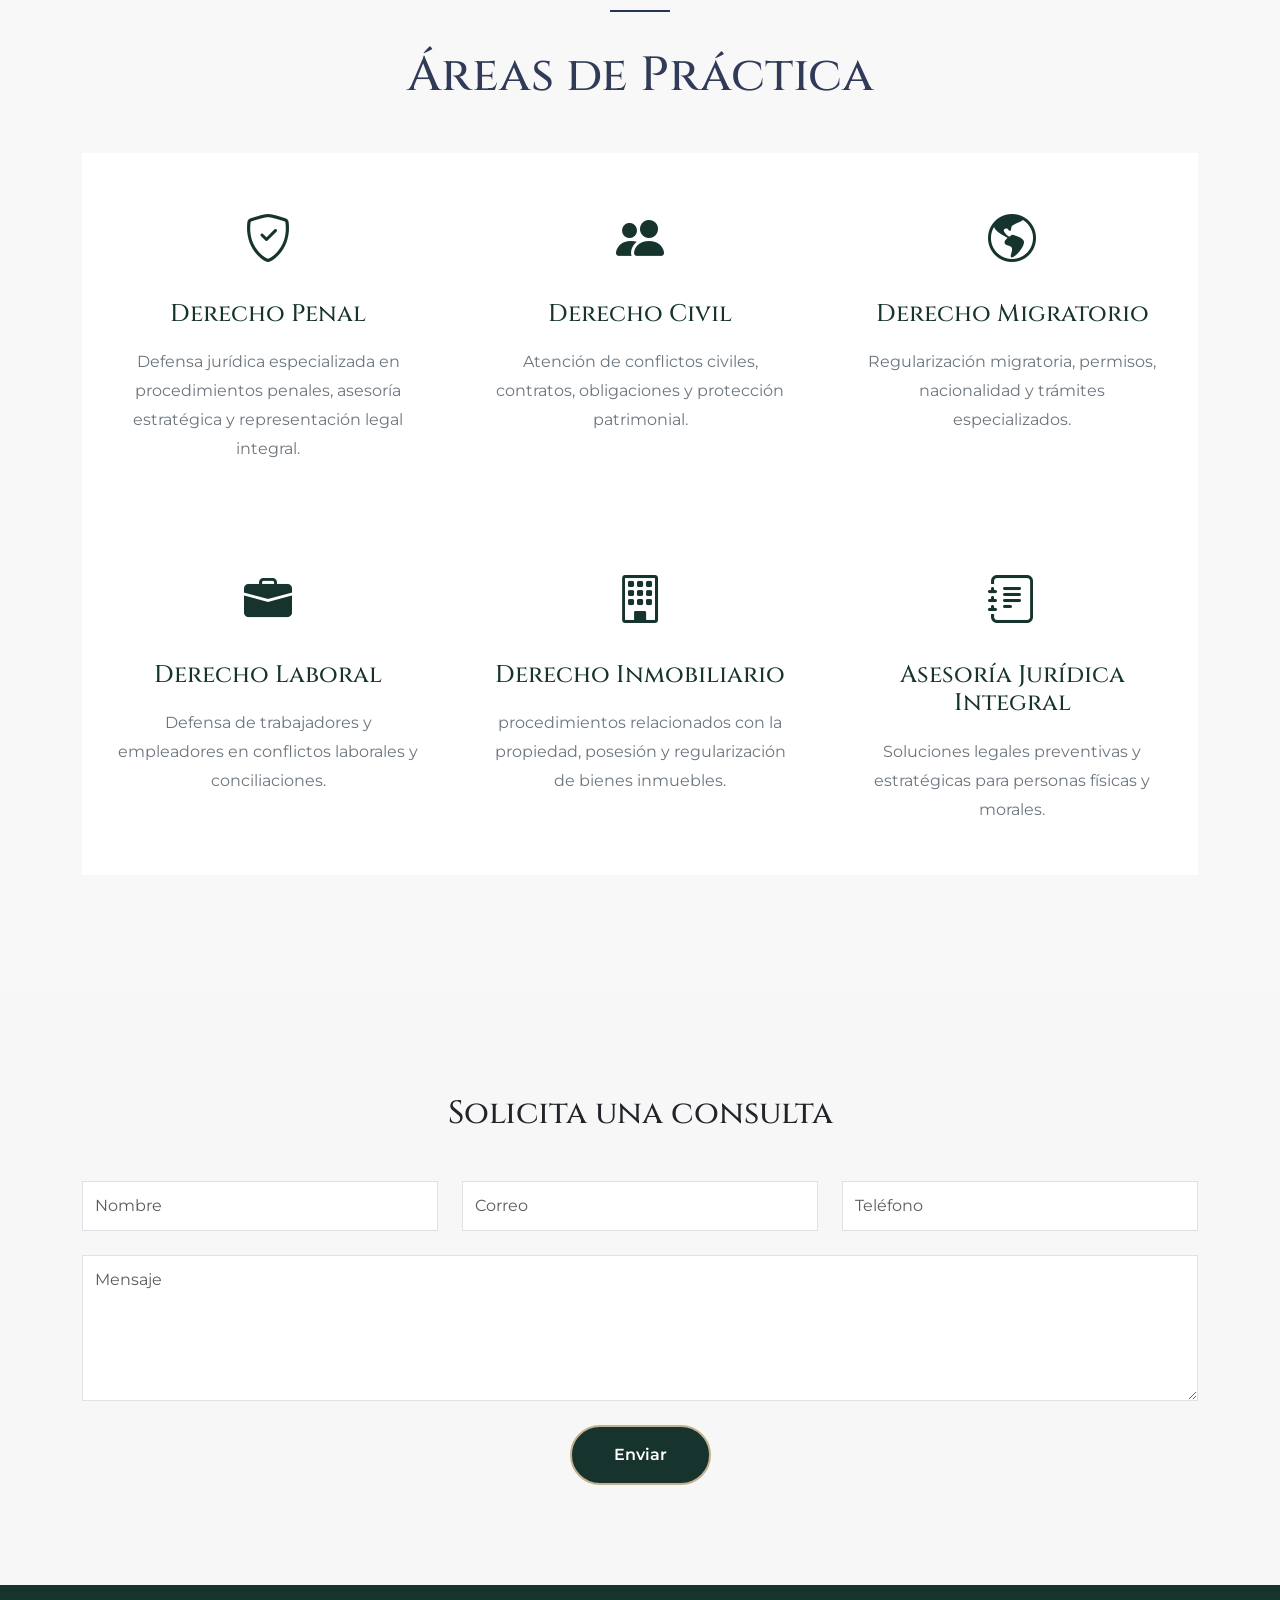
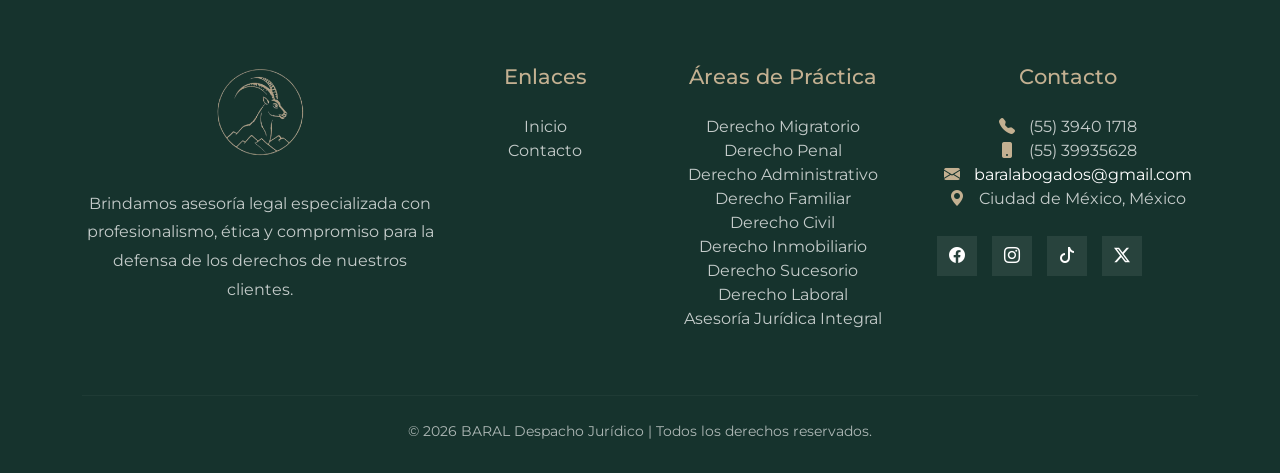
==== commit 61f570e7: "Add files via upload" ====
--- a/index.html
+++ b/index.html
@@ -500,7 +500,7 @@
 
                     <li>
                         <i class="bi bi-phone-fill"></i>
-                        (55) 1393 8684
+                        (55) 39935628
                     </li>
 
                     <li>
